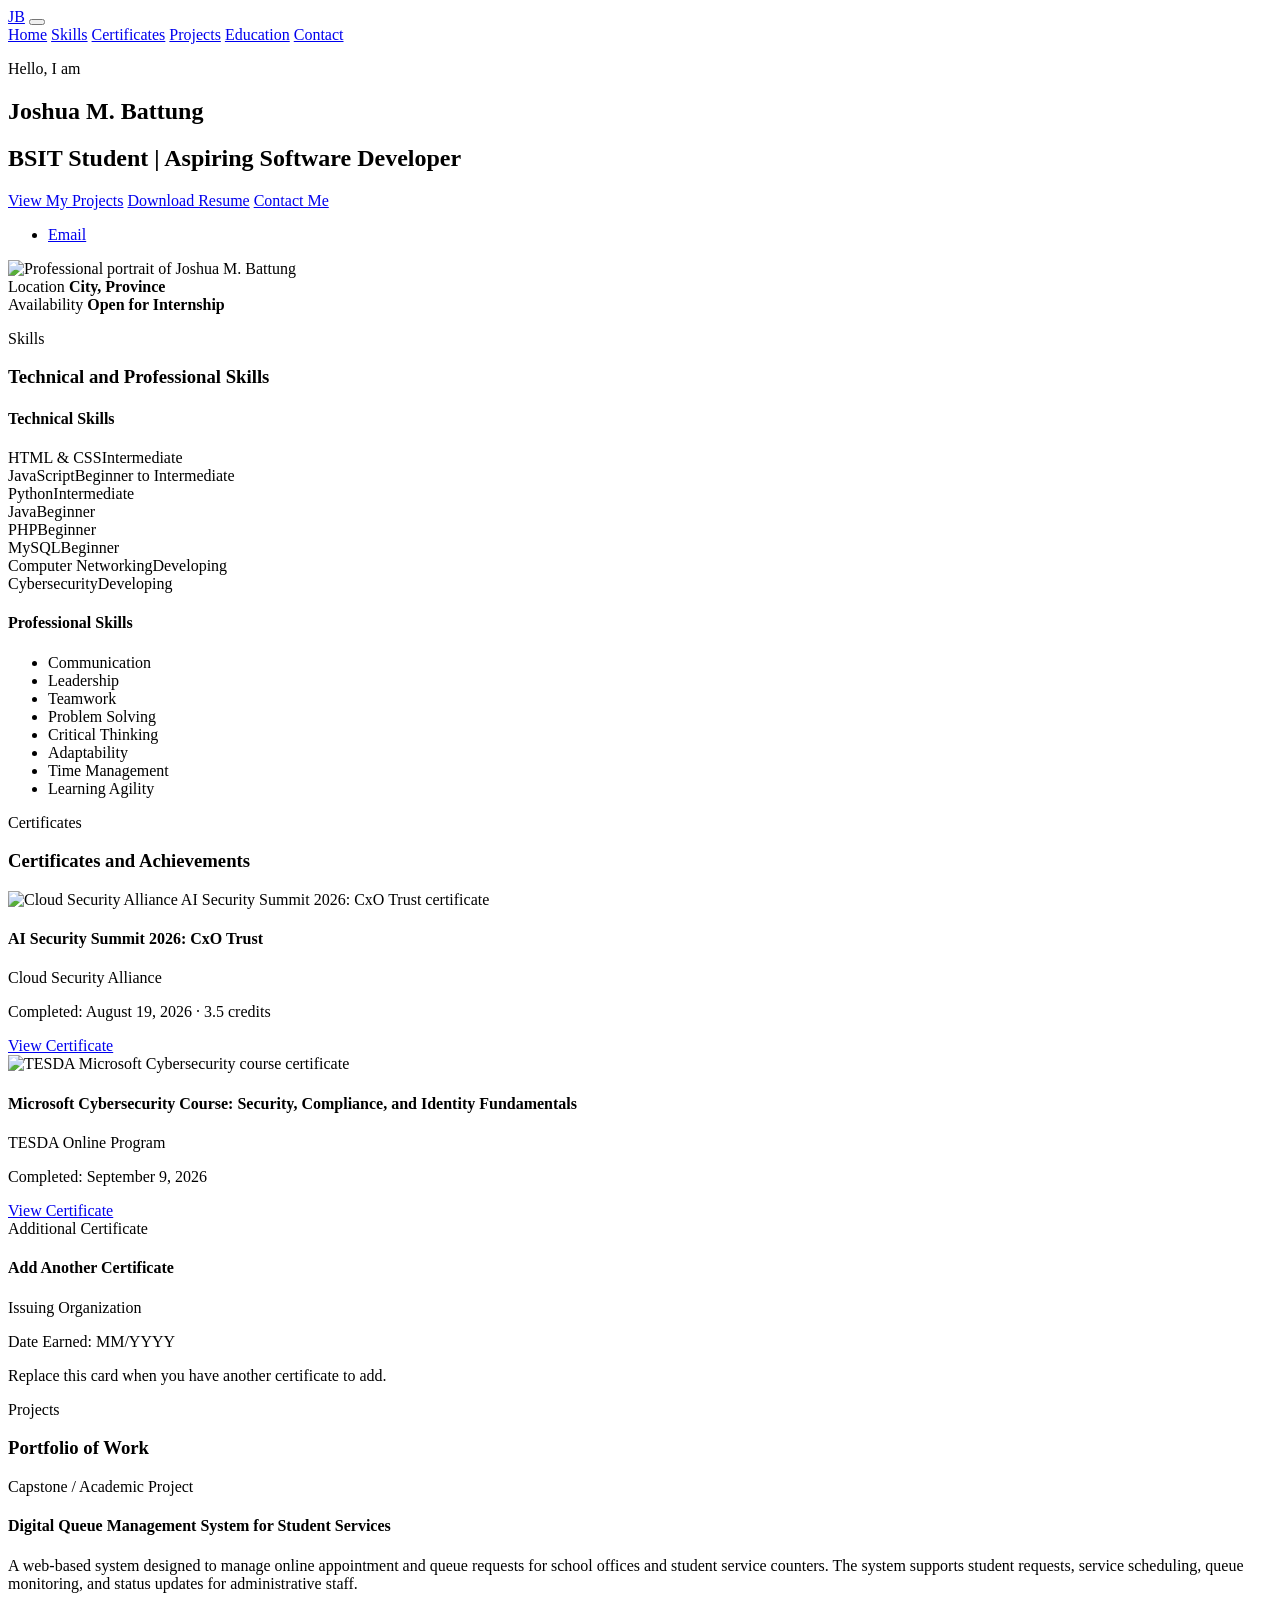
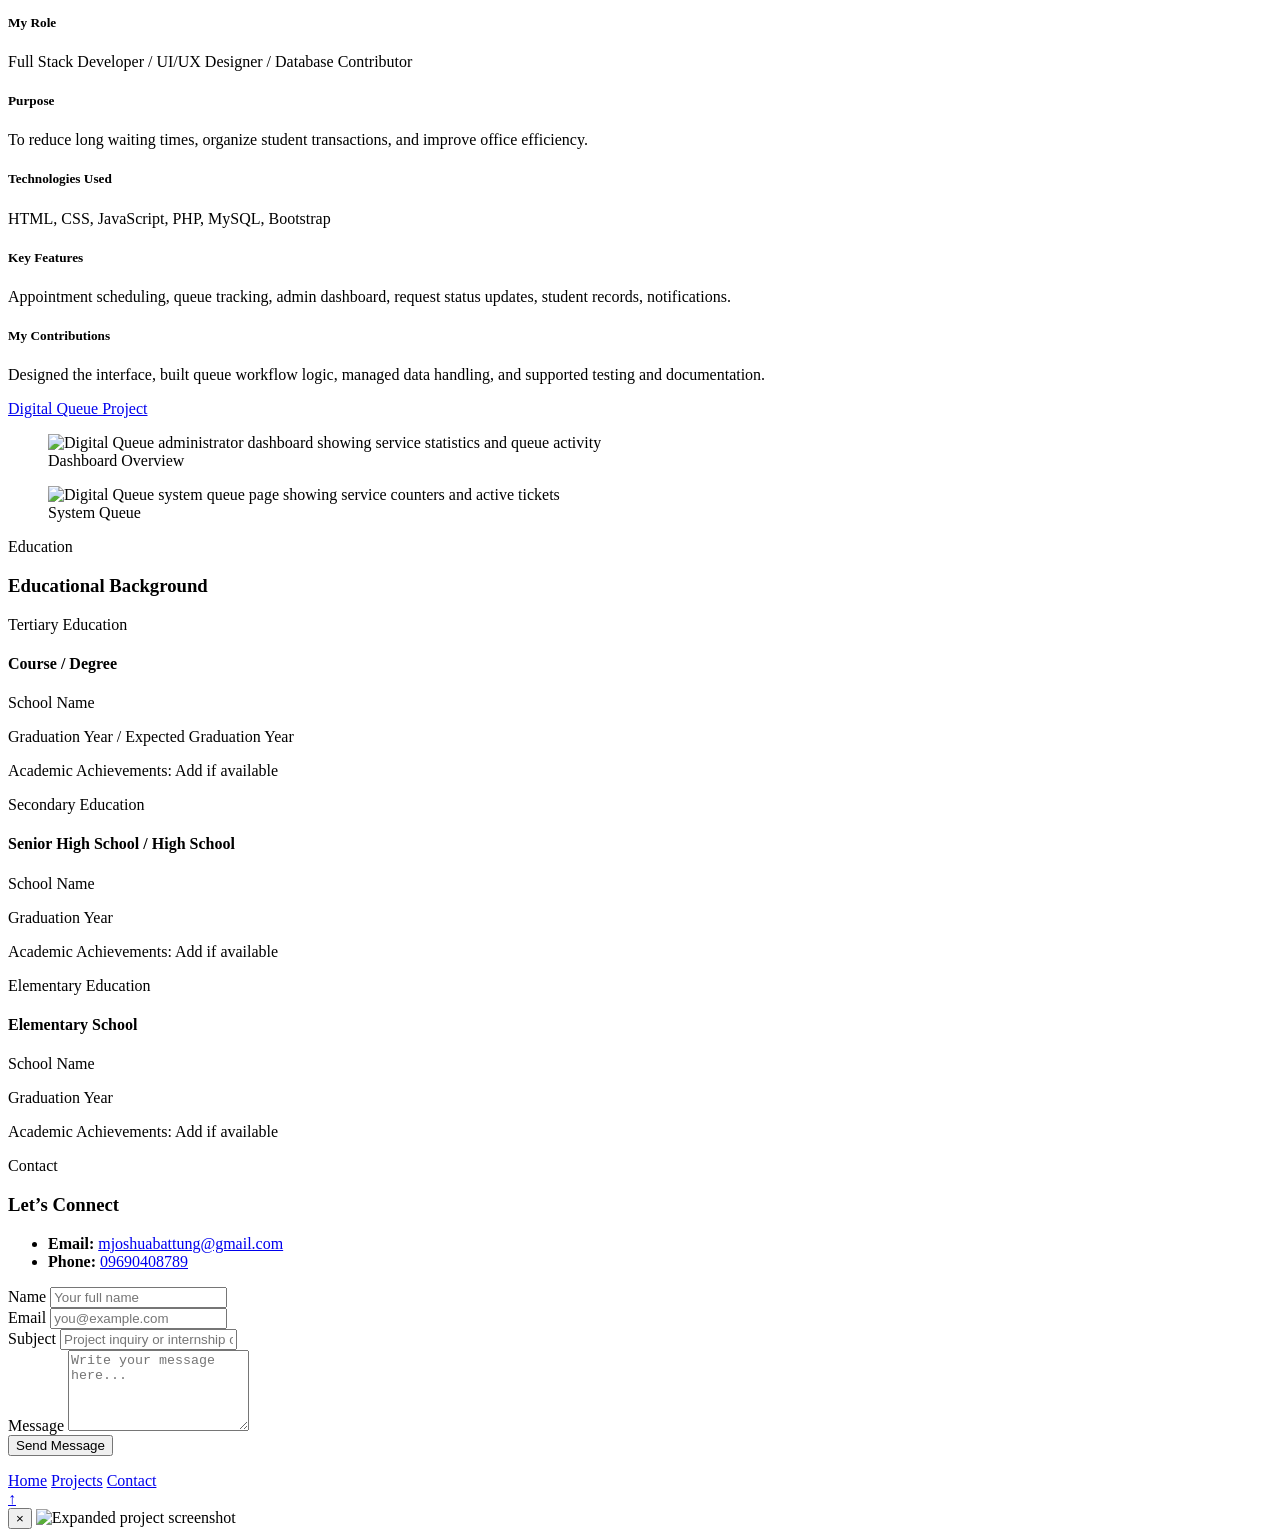
==== index.html @ d1663917 "Add portfolio page and README" ====
<!DOCTYPE html>
<html lang="en">
  <head>
    <meta charset="UTF-8" />
    <meta name="viewport" content="width=device-width, initial-scale=1.0" />
    <meta
      name="description"
      content="Personal resume and portfolio website with profile, skills, projects, education, and contact information."
    />
    <meta
      name="keywords"
      content="resume, portfolio, IT student, software developer, web development, projects"
    />
    <meta name="author" content="Joshua M. Battung" />
    <title>Joshua M. Battung | Resume Portfolio</title>
    <link rel="preconnect" href="https://fonts.googleapis.com" />
    <link rel="preconnect" href="https://fonts.gstatic.com" crossorigin />
    <link
      href="https://fonts.googleapis.com/css2?family=Inter:wght@400;500;600;700;800&display=swap"
      rel="stylesheet"
    />
    <link rel="stylesheet" href="css/style.css" />
  </head>
  <body>
    <header class="site-header">
      <nav class="navbar container" aria-label="Main navigation">
        <a href="#home" class="brand" aria-label="Go to homepage">JB</a>
        <button class="nav-toggle" aria-label="Toggle navigation" aria-expanded="false">
          <span></span>
          <span></span>
          <span></span>
        </button>
        <div class="nav-menu">
          <a href="#home">Home</a>
          <a href="#skills">Skills</a>
          <a href="#certificates">Certificates</a>
          <a href="#projects">Projects</a>
          <a href="#education">Education</a>
          <a href="#contact">Contact</a>
        </div>
      </nav>
    </header>

    <main>
      <section id="home" class="hero section">
        <div class="container hero-grid reveal">
          <div class="hero-copy">
            <p class="eyebrow">Hello, I am</p>
            <h1>Joshua M. Battung</h1>
            <h2>BSIT Student | Aspiring Software Developer</h2>
            <div class="cta-group">
              <a class="btn btn-primary" href="#projects">View My Projects</a>
              <a class="btn btn-secondary" href="assets/resume/resume.pdf" download="Joshua-M-Battung-Resume.pdf">Download Resume</a>
              <a class="btn btn-ghost" href="#contact">Contact Me</a>
            </div>
            <ul class="social-links" aria-label="Social media profiles">
              <li><a href="mailto:mjoshuabattung@gmail.com" aria-label="Email address">Email</a></li>
            </ul>
          </div>

          <div class="hero-card reveal">
            <div class="profile-visual">
              <img
                src="assets/images/profile-joshua-battung.webp"
                alt="Professional portrait of Joshua M. Battung"
              />
            </div>
            <div class="profile-meta">
              <div>
                <span class="label">Location</span>
                <strong>City, Province</strong>
              </div>
              <div>
                <span class="label">Availability</span>
                <strong>Open for Internship</strong>
              </div>
            </div>
          </div>
        </div>
      </section>
      <section id="skills" class="section">
        <div class="container">
          <div class="section-heading reveal">
            <p class="eyebrow">Skills</p>
            <h3>Technical and Professional Skills</h3>
          </div>

          <div class="skills-grid">
            <div class="skill-panel reveal">
              <h4>Technical Skills</h4>
              <div class="skill-item">
                <div class="skill-top"><span>HTML & CSS</span><span>Intermediate</span></div>
                <div class="progress"><span style="width: 80%"></span></div>
              </div>
              <div class="skill-item">
                <div class="skill-top"><span>JavaScript</span><span>Beginner to Intermediate</span></div>
                <div class="progress"><span style="width: 70%"></span></div>
              </div>
              <div class="skill-item">
                <div class="skill-top"><span>Python</span><span>Intermediate</span></div>
                <div class="progress"><span style="width: 75%"></span></div>
              </div>
              <div class="skill-item">
                <div class="skill-top"><span>Java</span><span>Beginner</span></div>
                <div class="progress"><span style="width: 60%"></span></div>
              </div>
              <div class="skill-item">
                <div class="skill-top"><span>PHP</span><span>Beginner</span></div>
                <div class="progress"><span style="width: 50%"></span></div>
              </div>
              <div class="skill-item">
                <div class="skill-top"><span>MySQL</span><span>Beginner</span></div>
                <div class="progress"><span style="width: 55%"></span></div>
              </div>
              <div class="skill-item">
                <div class="skill-top"><span>Computer Networking</span><span>Developing</span></div>
                <div class="progress"><span style="width: 65%"></span></div>
              </div>
              <div class="skill-item">
                <div class="skill-top"><span>Cybersecurity</span><span>Developing</span></div>
                <div class="progress"><span style="width: 60%"></span></div>
              </div>
            </div>

            <div class="skill-panel reveal">
              <h4>Professional Skills</h4>
              <ul class="chip-list">
                <li>Communication</li>
                <li>Leadership</li>
                <li>Teamwork</li>
                <li>Problem Solving</li>
                <li>Critical Thinking</li>
                <li>Adaptability</li>
                <li>Time Management</li>
                <li>Learning Agility</li>
              </ul>
            </div>
          </div>
        </div>
      </section>

      <section id="certificates" class="section alt-section">
        <div class="container">
          <div class="section-heading reveal">
            <p class="eyebrow">Certificates</p>
            <h3>Certificates and Achievements</h3>
          </div>

          <div class="card-grid">
            <article class="certificate-card reveal">
              <div class="cert-preview certificate-preview">
                <img
                  class="certificate-preview-image"
                  src="assets/certificates/cloud-security-alliance-cxotrust.png"
                  alt="Cloud Security Alliance AI Security Summit 2026: CxO Trust certificate"
                  loading="lazy"
                >
              </div>
              <h4>AI Security Summit 2026: CxO Trust</h4>
              <p class="muted">Cloud Security Alliance</p>
              <p class="muted">Completed: August 19, 2026 · 3.5 credits</p>
              <a href="assets/certificates/cloud-security-alliance-cxotrust.png" target="_blank" rel="noreferrer">
                View Certificate
              </a>
            </article>

            <article class="certificate-card reveal">
              <div class="cert-preview certificate-preview">
                <img
                  class="certificate-preview-image"
                  src="assets/certificates/tesda-microsoft-cybersecurity-certificate.png"
                  alt="TESDA Microsoft Cybersecurity course certificate"
                  loading="lazy"
                >
              </div>
              <h4>Microsoft Cybersecurity Course: Security, Compliance, and Identity Fundamentals</h4>
              <p class="muted">TESDA Online Program</p>
              <p class="muted">Completed: September 9, 2026</p>
              <a href="assets/certificates/tesda-microsoft-cybersecurity-certificate.png" target="_blank" rel="noreferrer">
                View Certificate
              </a>
            </article>

            <article class="certificate-card reveal">
              <div class="cert-preview placeholder-box">Additional Certificate</div>
              <h4>Add Another Certificate</h4>
              <p class="muted">Issuing Organization</p>
              <p class="muted">Date Earned: MM/YYYY</p>
              <p class="muted">Replace this card when you have another certificate to add.</p>
            </article>
          </div>
        </div>
      </section>

      <section id="projects" class="section alt-section">
        <div class="container">
          <div class="section-heading reveal">
            <p class="eyebrow">Projects</p>
            <h3>Portfolio of Work</h3>
          </div>

          <article class="project-card reveal">
            <div class="project-info">
              <div class="project-header">
                <span class="project-type">Capstone / Academic Project</span>
                <h4>Digital Queue Management System for Student Services</h4>
              </div>
              <p>
                A web-based system designed to manage online appointment and queue requests for school offices and student service counters. The system supports student requests, service scheduling, queue monitoring, and status updates for administrative staff.
              </p>

              <div class="project-details">
                <div>
                  <h5>My Role</h5>
                  <p>Full Stack Developer / UI/UX Designer / Database Contributor</p>
                </div>
                <div>
                  <h5>Purpose</h5>
                  <p>To reduce long waiting times, organize student transactions, and improve office efficiency.</p>
                </div>
                <div>
                  <h5>Technologies Used</h5>
                  <p>HTML, CSS, JavaScript, PHP, MySQL, Bootstrap</p>
                </div>
                <div>
                  <h5>Key Features</h5>
                  <p>Appointment scheduling, queue tracking, admin dashboard, request status updates, student records, notifications.</p>
                </div>
                <div>
                  <h5>My Contributions</h5>
                  <p>Designed the interface, built queue workflow logic, managed data handling, and supported testing and documentation.</p>
                </div>
              </div>

              <div class="project-links">
                <a href="http://127.0.0.1:8000/" target="_blank" rel="noreferrer">Digital Queue Project</a>
              </div>
            </div>

            <div class="project-gallery" aria-label="Project screenshots">
              <figure class="gallery-item">
                <img src="assets/images/projects/digital-queue-dashboard.png" alt="Digital Queue administrator dashboard showing service statistics and queue activity" />
                <figcaption>Dashboard Overview</figcaption>
              </figure>
              <figure class="gallery-item">
                <img src="assets/images/projects/digital-queue-system-queue.png" alt="Digital Queue system queue page showing service counters and active tickets" />
                <figcaption>System Queue</figcaption>
              </figure>
            </div>
          </article>
        </div>
      </section>

      <section id="education" class="section alt-section">
        <div class="container">
          <div class="section-heading reveal">
            <p class="eyebrow">Education</p>
            <h3>Educational Background</h3>
          </div>

          <div class="education-grid reveal">
            <article class="education-card">
              <span class="education-level">Tertiary Education</span>
              <h4>Course / Degree</h4>
              <p>School Name</p>
              <p>Graduation Year / Expected Graduation Year</p>
              <p>Academic Achievements: Add if available</p>
            </article>
            <article class="education-card">
              <span class="education-level">Secondary Education</span>
              <h4>Senior High School / High School</h4>
              <p>School Name</p>
              <p>Graduation Year</p>
              <p>Academic Achievements: Add if available</p>
            </article>
            <article class="education-card">
              <span class="education-level">Elementary Education</span>
              <h4>Elementary School</h4>
              <p>School Name</p>
              <p>Graduation Year</p>
              <p>Academic Achievements: Add if available</p>
            </article>
          </div>
        </div>
      </section>

      <section id="contact" class="section contact-section">
        <div class="container contact-grid reveal">
          <div class="contact-info">
            <p class="eyebrow">Contact</p>
            <h3>Let’s Connect</h3>
            <ul class="contact-list">
              <li><strong>Email:</strong> <a href="mailto:mjoshuabattung@gmail.com">mjoshuabattung@gmail.com</a></li>
              <li><strong>Phone:</strong> <a href="tel:09690408789">09690408789</a></li>
            </ul>
          </div>

          <form id="contact-form" novalidate>
            <div class="form-group">
              <label for="name">Name</label>
              <input id="name" name="name" type="text" placeholder="Your full name" required />
            </div>
            <div class="form-group">
              <label for="email">Email</label>
              <input id="email" name="email" type="email" placeholder="you@example.com" required />
            </div>
            <div class="form-group">
              <label for="subject">Subject</label>
              <input id="subject" name="subject" type="text" placeholder="Project inquiry or internship opportunity" required />
            </div>
            <div class="form-group">
              <label for="message">Message</label>
              <textarea id="message" name="message" rows="5" placeholder="Write your message here..." required></textarea>
            </div>
            <button type="submit" class="btn btn-primary submit-btn">Send Message</button>
            <p id="form-status" class="form-status" aria-live="polite"></p>
          </form>
        </div>
      </section>
    </main>

    <footer class="site-footer">
      <div class="container footer-content">
        <div class="footer-links">
          <a href="#home">Home</a>
          <a href="#projects">Projects</a>
          <a href="#contact">Contact</a>
        </div>
        <a href="#home" class="back-to-top" aria-label="Back to top">↑</a>
      </div>
    </footer>

    <div id="lightbox" class="lightbox" aria-hidden="true">
      <button class="lightbox-close" aria-label="Close image viewer">×</button>
      <img src="" alt="Expanded project screenshot" />
    </div>

    <script src="js/script.js"></script>
  </body>
</html>
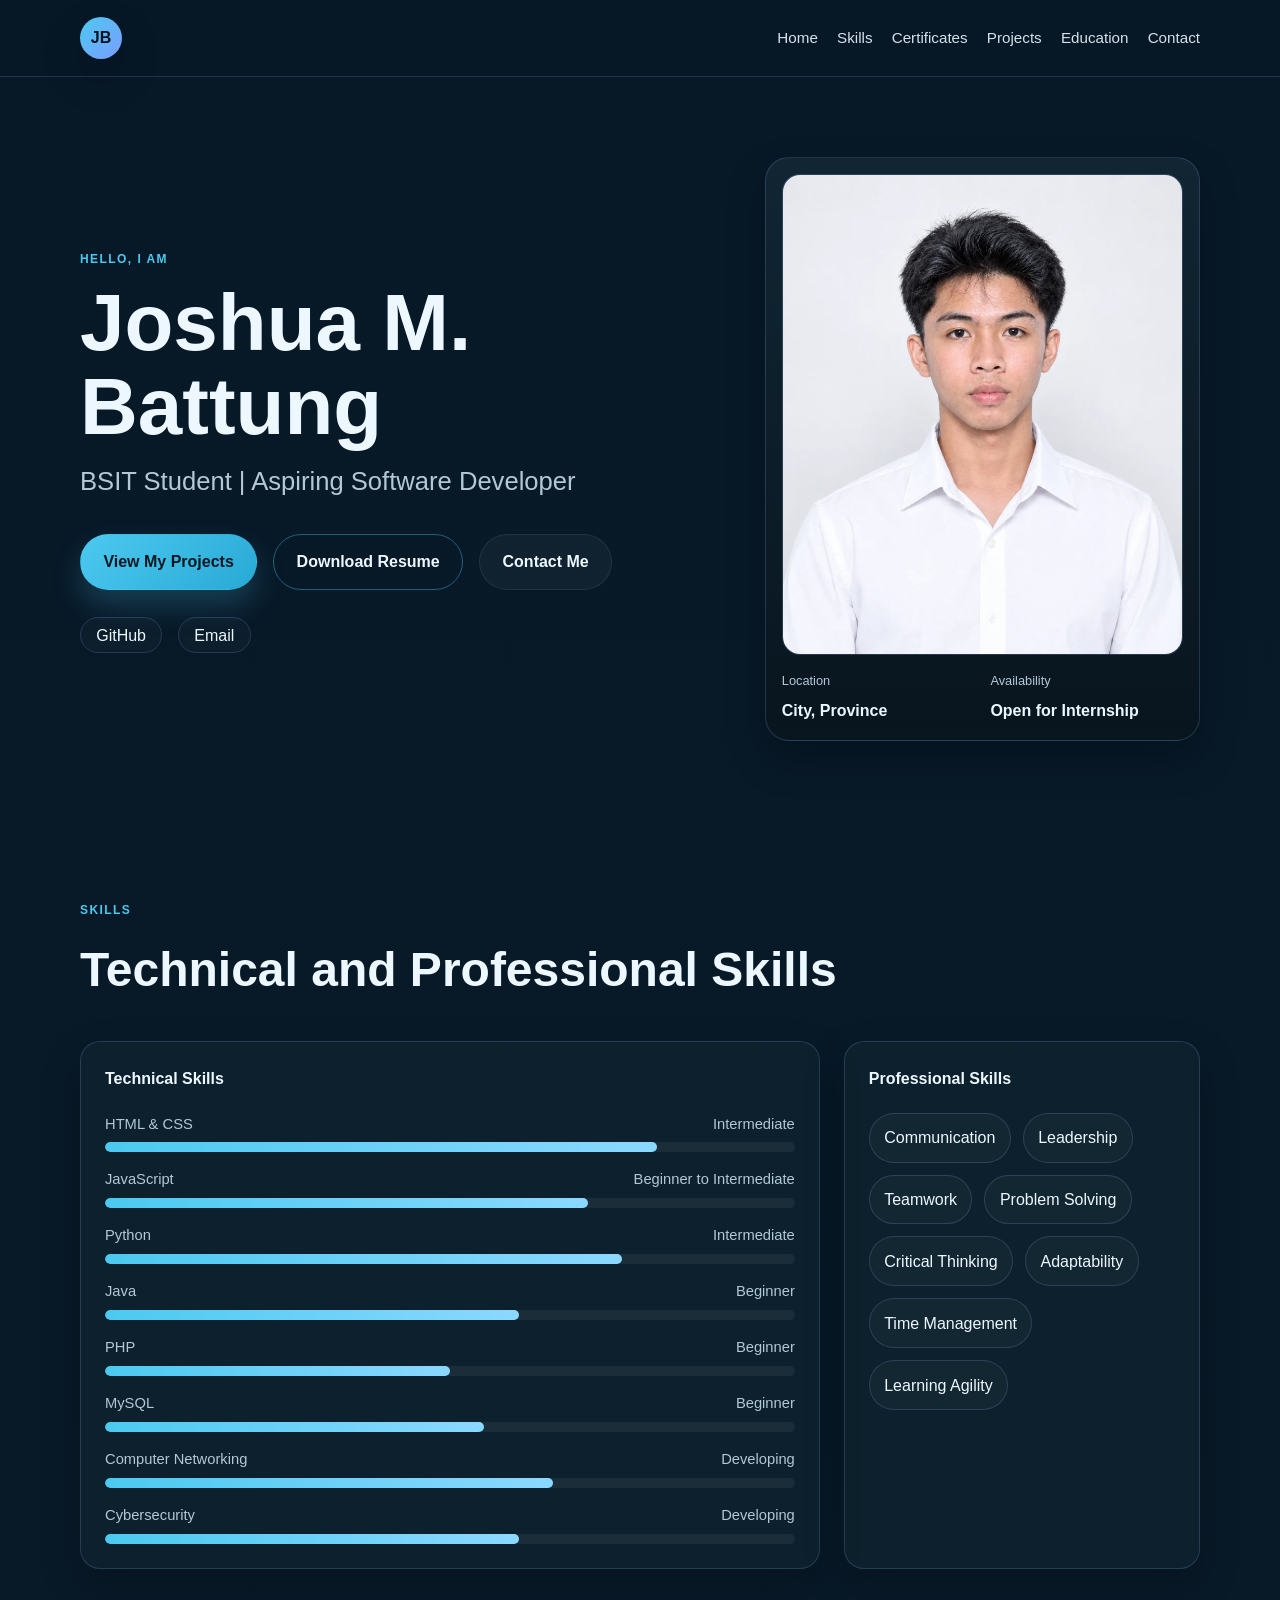
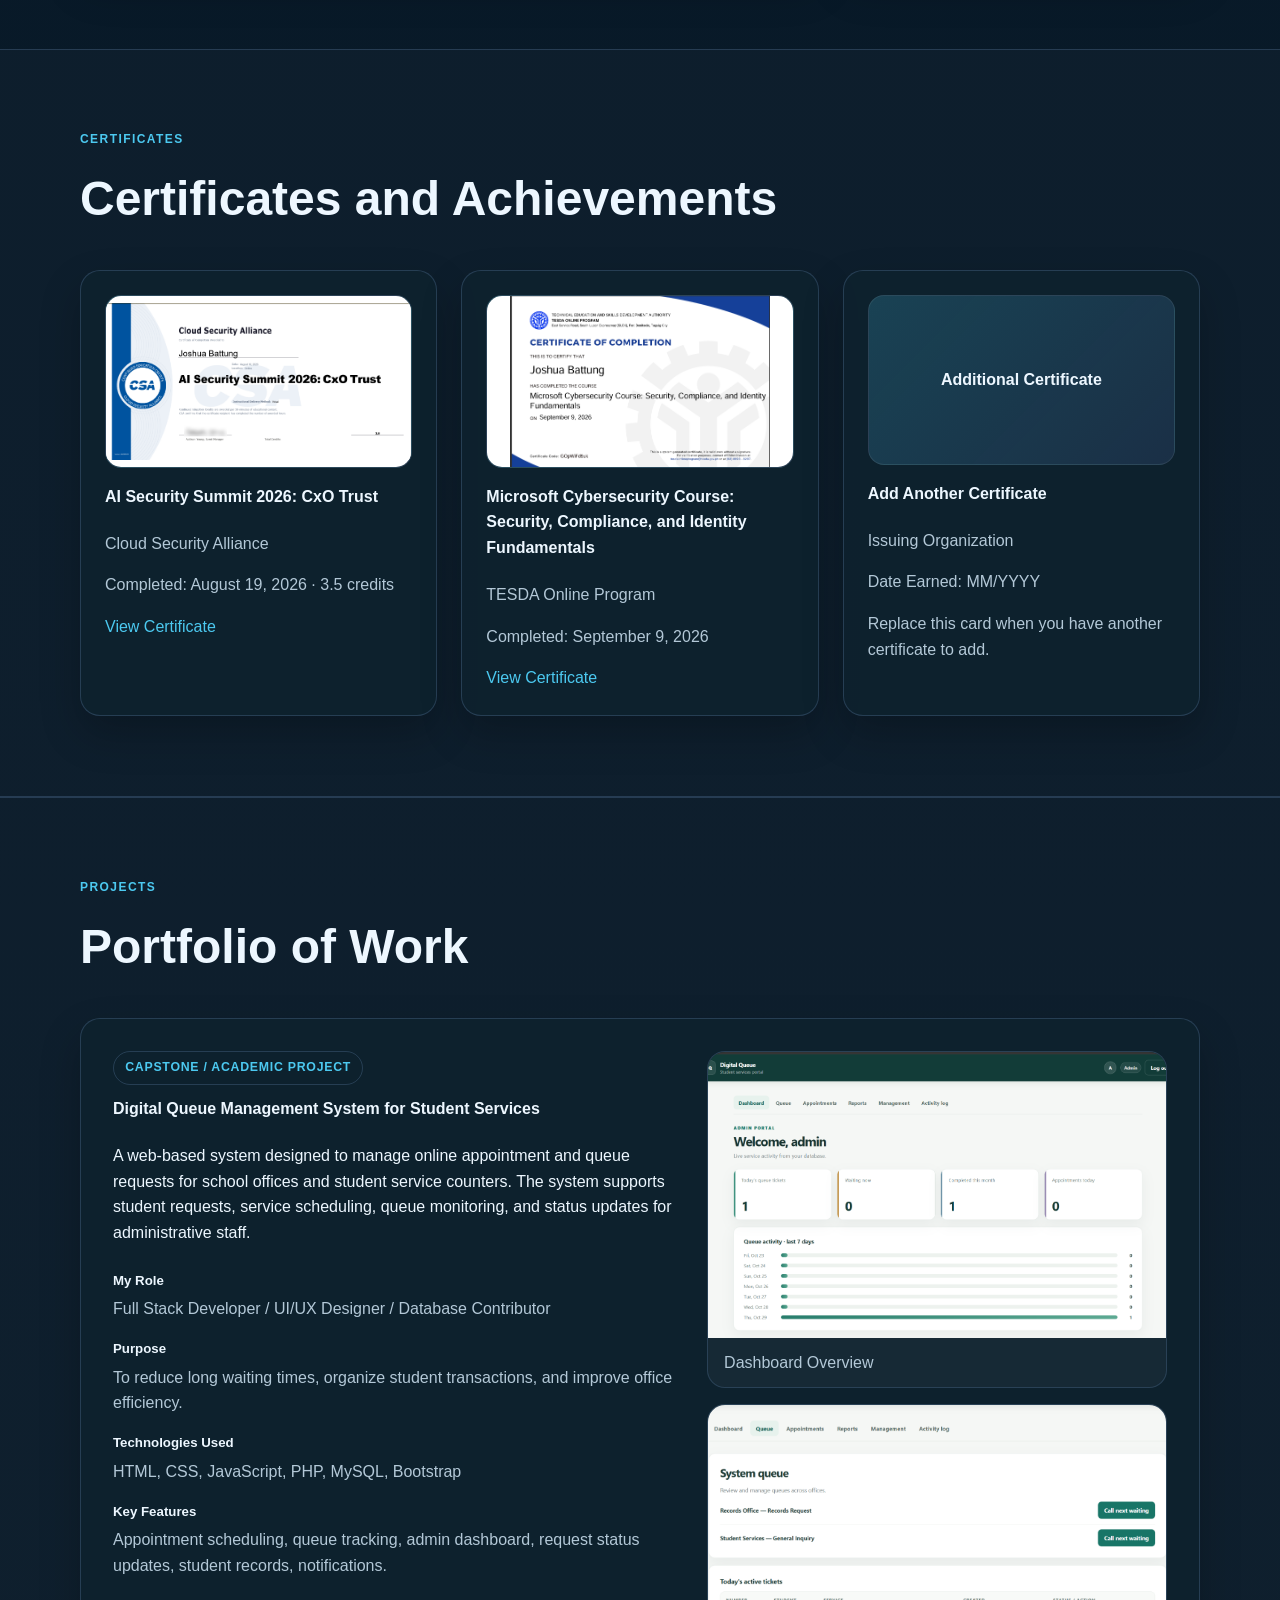
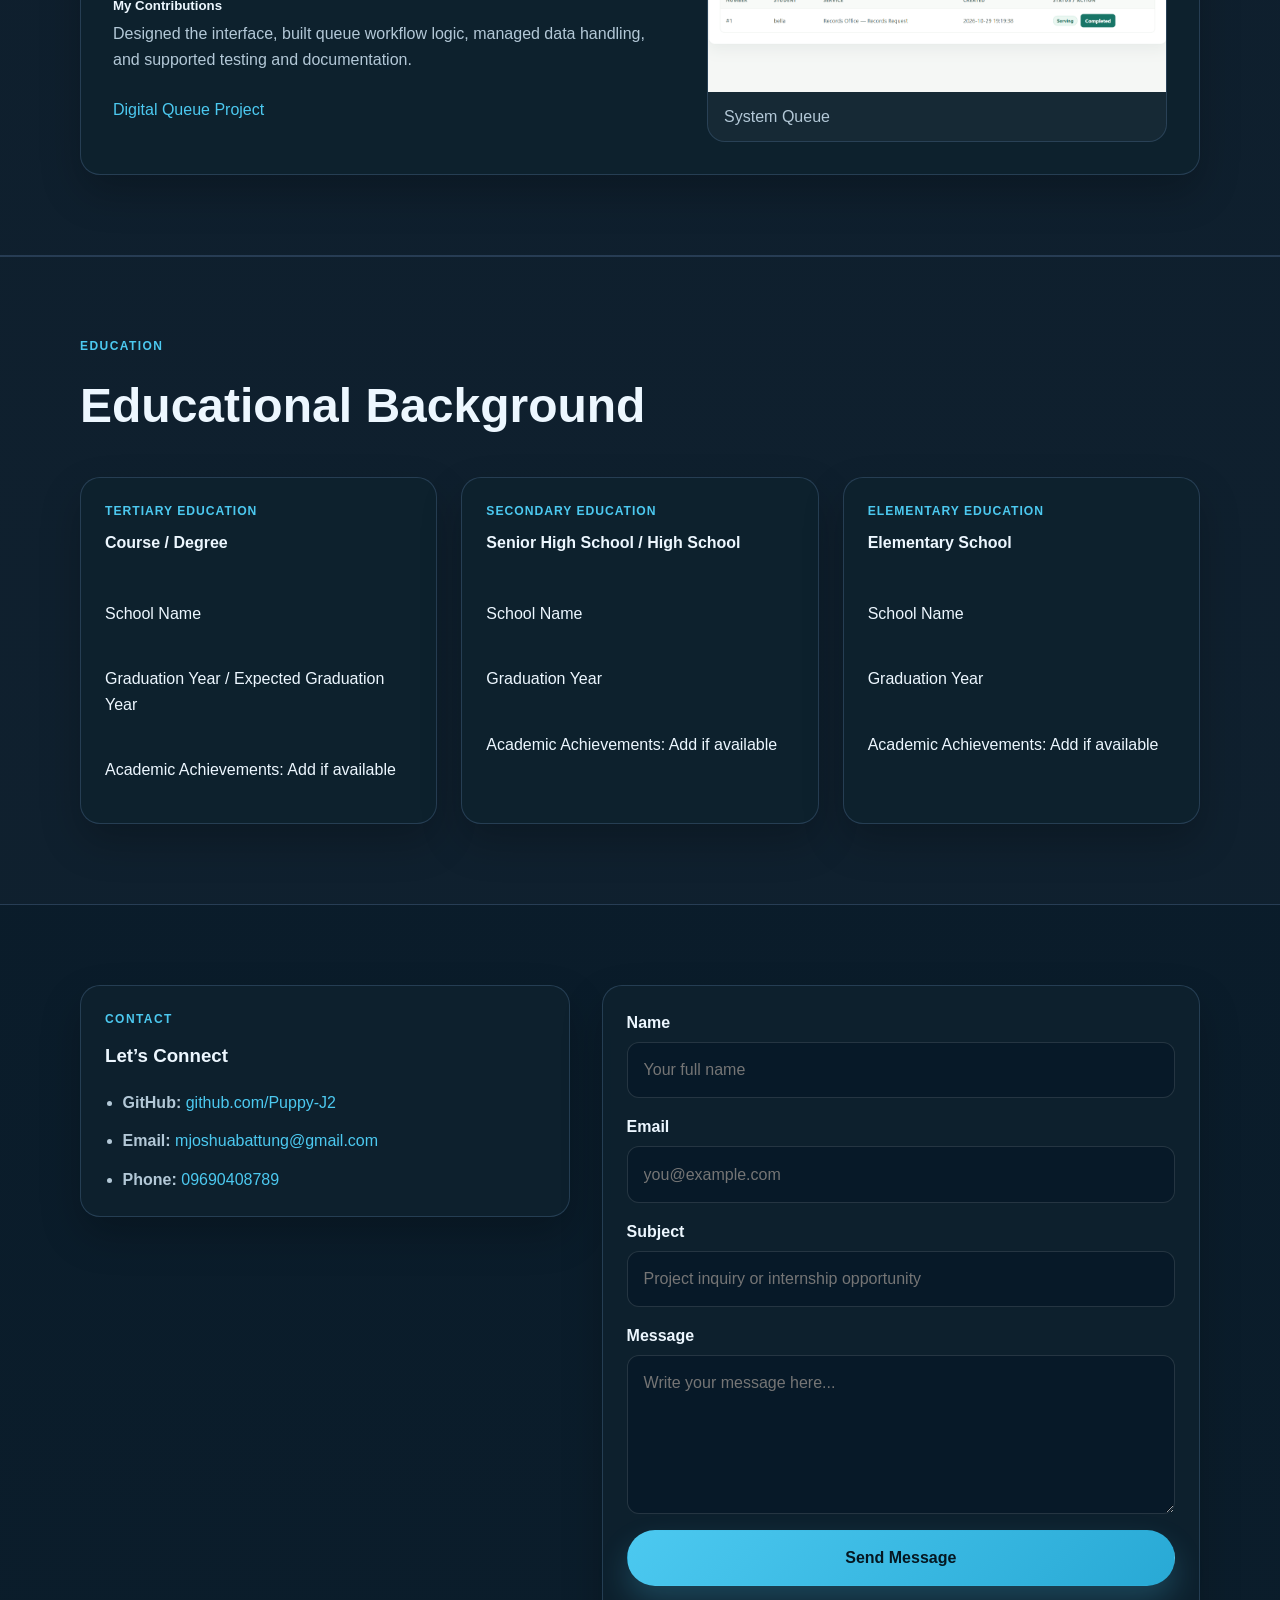
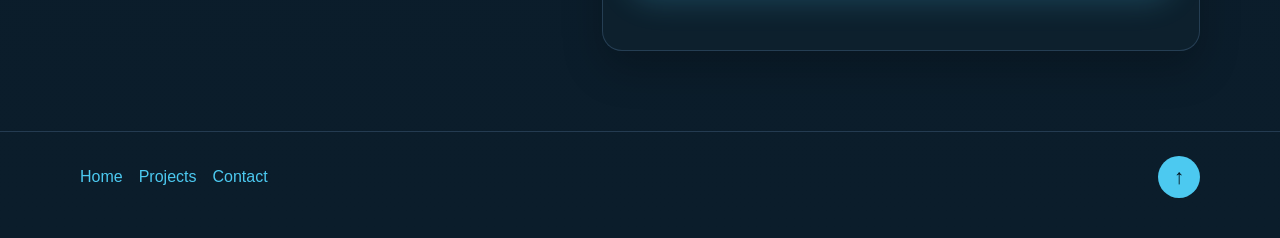
==== commit a9bca8f5: "Add GitHub profile links" ====
--- a/index.html
+++ b/index.html
@@ -54,6 +54,7 @@
               <a class="btn btn-ghost" href="#contact">Contact Me</a>
             </div>
             <ul class="social-links" aria-label="Social media profiles">
+              <li><a href="https://github.com/Puppy-J2" target="_blank" rel="noreferrer" aria-label="GitHub Profile">GitHub</a></li>
               <li><a href="mailto:mjoshuabattung@gmail.com" aria-label="Email address">Email</a></li>
             </ul>
           </div>
@@ -290,6 +291,7 @@
             <p class="eyebrow">Contact</p>
             <h3>Let’s Connect</h3>
             <ul class="contact-list">
+              <li><strong>GitHub:</strong> <a href="https://github.com/Puppy-J2" target="_blank" rel="noreferrer">github.com/Puppy-J2</a></li>
               <li><strong>Email:</strong> <a href="mailto:mjoshuabattung@gmail.com">mjoshuabattung@gmail.com</a></li>
               <li><strong>Phone:</strong> <a href="tel:09690408789">09690408789</a></li>
             </ul>
--- a/css/style.css
+++ b/css/style.css
@@ -0,0 +1,811 @@
+:root {
+  --bg: #071827;
+  --bg-soft: #102534;
+  --panel: #102a3c;
+  --panel-alt: #0d2233;
+  --card: rgba(14, 34, 46, 0.9);
+  --white: #edf7ff;
+  --muted: #b3c8d7;
+  --line: rgba(151, 196, 255, 0.18);
+  --primary: #4cc9f0;
+  --primary-strong: #28a9d5;
+  --accent: #8bd8ff;
+  --success: #31d0aa;
+  --warning: #ffc857;
+  --danger: #ff6b6b;
+  --shadow: 0 18px 40px rgba(0, 0, 0, 0.22);
+}
+
+* {
+  box-sizing: border-box;
+}
+
+html {
+  scroll-behavior: smooth;
+}
+
+body {
+  margin: 0;
+  font-family: "Inter", sans-serif;
+  color: var(--white);
+  background: linear-gradient(180deg, #071827 0%, #0b1d2b 100%);
+  line-height: 1.6;
+}
+
+a {
+  color: var(--primary);
+  text-decoration: none;
+}
+
+a:hover,
+a:focus-visible {
+  color: var(--accent);
+}
+
+img {
+  max-width: 100%;
+  display: block;
+}
+
+button,
+input,
+textarea {
+  font: inherit;
+}
+
+.container {
+  width: min(1120px, calc(100% - 2rem));
+  margin: 0 auto;
+}
+
+.section {
+  padding: 5rem 0;
+}
+
+.alt-section {
+  background: rgba(255, 255, 255, 0.02);
+  border-top: 1px solid var(--line);
+  border-bottom: 1px solid var(--line);
+}
+
+.eyebrow {
+  margin: 0 0 0.75rem;
+  color: var(--primary);
+  letter-spacing: 0.12em;
+  text-transform: uppercase;
+  font-size: 0.75rem;
+  font-weight: 700;
+}
+
+.section-heading {
+  margin-bottom: 2rem;
+}
+
+.section-heading h3 {
+  margin: 0;
+  font-size: clamp(2rem, 4vw, 3rem);
+}
+
+.site-header {
+  position: sticky;
+  top: 0;
+  z-index: 20;
+  backdrop-filter: blur(18px);
+  background: rgba(7, 24, 39, 0.8);
+  border-bottom: 1px solid var(--line);
+}
+
+.navbar {
+  display: flex;
+  align-items: center;
+  justify-content: space-between;
+  min-height: 76px;
+}
+
+.brand {
+  display: inline-flex;
+  align-items: center;
+  justify-content: center;
+  width: 42px;
+  height: 42px;
+  border-radius: 50%;
+  background: linear-gradient(135deg, var(--primary), #7b9dff);
+  color: #04131d;
+  font-weight: 800;
+  box-shadow: var(--shadow);
+}
+
+.nav-menu {
+  display: flex;
+  align-items: center;
+  gap: 1.2rem;
+}
+
+.nav-menu a {
+  font-size: 0.95rem;
+  color: var(--white);
+  opacity: 0.9;
+}
+
+.nav-menu a:hover,
+.nav-menu a:focus-visible {
+  color: var(--primary);
+}
+
+.nav-toggle {
+  display: none;
+  background: transparent;
+  border: 1px solid var(--line);
+  border-radius: 10px;
+  padding: 0.45rem;
+  cursor: pointer;
+}
+
+.nav-toggle span {
+  display: block;
+  width: 22px;
+  height: 2px;
+  background: var(--white);
+  margin: 5px 0;
+}
+
+.hero {
+  padding-top: 5rem;
+}
+
+.hero-grid {
+  display: grid;
+  grid-template-columns: 1.2fr 0.8fr;
+  align-items: center;
+  gap: 2rem;
+}
+
+.hero-copy h1 {
+  margin: 0;
+  font-size: clamp(2.6rem, 7vw, 5rem);
+  line-height: 1.05;
+}
+
+.hero-copy h2 {
+  margin: 0.75rem 0 1rem;
+  font-size: clamp(1.15rem, 2vw, 1.8rem);
+  color: var(--muted);
+  font-weight: 500;
+}
+
+.intro {
+  max-width: 62ch;
+  color: var(--muted);
+  font-size: 1.05rem;
+}
+
+.cta-group {
+  display: flex;
+  flex-wrap: wrap;
+  gap: 1rem;
+  margin: 2rem 0;
+}
+
+.btn {
+  display: inline-flex;
+  align-items: center;
+  justify-content: center;
+  border-radius: 999px;
+  padding: 0.9rem 1.4rem;
+  border: 1px solid transparent;
+  font-weight: 700;
+  transition: transform 0.2s ease, box-shadow 0.2s ease;
+}
+
+.btn:hover,
+.btn:focus-visible {
+  transform: translateY(-1px);
+}
+
+.btn-primary {
+  background: linear-gradient(135deg, var(--primary), var(--primary-strong));
+  color: #051721;
+  box-shadow: 0 15px 30px rgba(76, 201, 240, 0.22);
+}
+
+.btn-secondary {
+  background: transparent;
+  border-color: rgba(76, 201, 240, 0.4);
+  color: var(--white);
+}
+
+.btn-ghost {
+  background: rgba(255, 255, 255, 0.04);
+  color: var(--white);
+  border-color: rgba(255, 255, 255, 0.08);
+}
+
+.social-links {
+  list-style: none;
+  padding: 0;
+  margin: 0;
+  display: flex;
+  flex-wrap: wrap;
+  gap: 1rem;
+}
+
+.social-links a {
+  color: var(--white);
+  border: 1px solid var(--line);
+  border-radius: 999px;
+  padding: 0.55rem 0.95rem;
+  background: rgba(255, 255, 255, 0.02);
+}
+
+.hero-card {
+  background: linear-gradient(180deg, rgba(19, 39, 53, 0.9), rgba(9, 21, 29, 0.8));
+  border: 1px solid var(--line);
+  border-radius: 24px;
+  padding: 1rem;
+  box-shadow: var(--shadow);
+}
+
+.profile-visual {
+  border-radius: 18px;
+  overflow: hidden;
+  border: 1px solid var(--line);
+  background: rgba(255, 255, 255, 0.02);
+}
+
+.profile-meta {
+  display: grid;
+  grid-template-columns: repeat(2, minmax(0, 1fr));
+  gap: 1rem;
+  margin-top: 1rem;
+}
+
+.profile-meta .label {
+  display: block;
+  color: var(--muted);
+  font-size: 0.8rem;
+  margin-bottom: 0.4rem;
+}
+
+.profile-layout,
+.card-grid,
+.skills-grid,
+.education-grid {
+  display: grid;
+  gap: 1.5rem;
+}
+
+.profile-layout {
+  grid-template-columns: repeat(2, minmax(0, 1fr));
+}
+
+.profile-card,
+.skill-panel,
+.certificate-card,
+.education-card,
+.project-card,
+.contact-info,
+#contact-form {
+  background: var(--card);
+  border: 1px solid var(--line);
+  border-radius: 20px;
+  box-shadow: var(--shadow);
+}
+
+.profile-card,
+.skill-panel,
+.certificate-card,
+.education-card,
+.contact-info,
+#contact-form {
+  padding: 1.5rem;
+}
+
+.profile-card h4,
+.skill-panel h4,
+.certificate-card h4,
+.education-card h4,
+.project-header h4,
+.contact-info h3 {
+  margin-top: 0;
+}
+
+.check-list,
+.link-list,
+.contact-list {
+  margin: 0;
+  padding-left: 1.1rem;
+  color: var(--muted);
+}
+
+.link-list a,
+.contact-list a {
+  color: var(--primary);
+}
+
+.skills-grid {
+  grid-template-columns: 1.35fr 0.65fr;
+}
+
+.skill-item + .skill-item {
+  margin-top: 1rem;
+}
+
+.skill-top {
+  display: flex;
+  justify-content: space-between;
+  gap: 1rem;
+  font-size: 0.92rem;
+  color: var(--muted);
+  margin-bottom: 0.4rem;
+}
+
+.progress {
+  width: 100%;
+  height: 10px;
+  background: rgba(255, 255, 255, 0.06);
+  border-radius: 999px;
+  overflow: hidden;
+}
+
+.progress span {
+  display: block;
+  height: 100%;
+  border-radius: inherit;
+  background: linear-gradient(90deg, var(--primary), var(--accent));
+}
+
+.chip-list {
+  list-style: none;
+  padding: 0;
+  margin: 0;
+  display: flex;
+  flex-wrap: wrap;
+  gap: 0.75rem;
+}
+
+.chip-list li {
+  border: 1px solid var(--line);
+  background: rgba(255, 255, 255, 0.03);
+  color: var(--white);
+  border-radius: 999px;
+  padding: 0.7rem 0.9rem;
+}
+
+.card-grid {
+  grid-template-columns: repeat(3, minmax(0, 1fr));
+}
+
+.cert-preview {
+  min-height: 170px;
+  display: flex;
+  align-items: center;
+  justify-content: center;
+  text-align: center;
+  border-radius: 16px;
+  color: var(--white);
+  font-weight: 600;
+  background: linear-gradient(135deg, rgba(76, 201, 240, 0.2), rgba(123, 157, 255, 0.12));
+  border: 1px solid rgba(255, 255, 255, 0.08);
+  margin-bottom: 1rem;
+}
+
+.certificate-preview {
+  display: block;
+  height: auto;
+  min-height: 0;
+  aspect-ratio: 16 / 9;
+  overflow: hidden;
+  padding: 0;
+}
+
+.certificate-preview-image {
+  display: block;
+  width: 100%;
+  height: 100%;
+  object-fit: contain;
+  background: #fff;
+}
+
+.muted {
+  color: var(--muted);
+}
+
+.timeline {
+  position: relative;
+  border-left: 2px solid var(--line);
+  margin-left: 0.7rem;
+  padding-left: 1.5rem;
+}
+
+.timeline-item {
+  position: relative;
+  margin-bottom: 1.8rem;
+}
+
+.timeline-marker {
+  position: absolute;
+  left: -2.1rem;
+  top: 0.35rem;
+  width: 14px;
+  height: 14px;
+  border-radius: 50%;
+  background: var(--primary);
+  border: 3px solid var(--bg);
+}
+
+.timeline-content {
+  background: var(--card);
+  border: 1px solid var(--line);
+  border-radius: 18px;
+  padding: 1.25rem 1.5rem;
+}
+
+.timeline-tag {
+  display: inline-block;
+  margin-bottom: 0.8rem;
+  color: var(--primary);
+  font-weight: 700;
+  font-size: 0.78rem;
+  text-transform: uppercase;
+  letter-spacing: 0.08em;
+}
+
+.meta {
+  color: var(--muted);
+  font-weight: 600;
+}
+
+.project-card {
+  display: grid;
+  grid-template-columns: 1.1fr 0.9fr;
+  gap: 2rem;
+  padding: 2rem;
+}
+
+.project-type {
+  display: inline-flex;
+  margin-bottom: 0.7rem;
+  border-radius: 999px;
+  padding: 0.4rem 0.7rem;
+  border: 1px solid var(--line);
+  color: var(--primary);
+  font-size: 0.77rem;
+  font-weight: 700;
+  text-transform: uppercase;
+  letter-spacing: 0.06em;
+}
+
+.project-details {
+  display: grid;
+  gap: 1rem;
+  margin-top: 1.5rem;
+}
+
+.project-details h5 {
+  margin: 0 0 0.35rem;
+}
+
+.project-details p {
+  margin: 0;
+  color: var(--muted);
+}
+
+.project-links {
+  display: flex;
+  flex-wrap: wrap;
+  gap: 1rem;
+  margin-top: 1.5rem;
+}
+
+.project-gallery {
+  display: grid;
+  grid-template-columns: 1fr;
+  gap: 1rem;
+}
+
+.gallery-item {
+  margin: 0;
+  border: 1px solid var(--line);
+  border-radius: 18px;
+  overflow: hidden;
+  background: rgba(255, 255, 255, 0.02);
+}
+
+.gallery-item img {
+  width: 100%;
+  aspect-ratio: 16 / 10;
+  object-fit: cover;
+  cursor: pointer;
+  transition: transform 0.2s ease;
+}
+
+.gallery-item img:hover,
+.gallery-item img:focus-visible {
+  transform: scale(1.02);
+}
+
+.gallery-item figcaption {
+  padding: 0.75rem 1rem;
+  color: var(--muted);
+  background: rgba(255, 255, 255, 0.02);
+}
+
+.eligibility-list {
+  display: grid;
+  gap: 1rem;
+}
+
+.eligibility-item {
+  display: flex;
+  justify-content: space-between;
+  gap: 1rem;
+  align-items: center;
+  background: var(--card);
+  border: 1px solid var(--line);
+  border-radius: 16px;
+  padding: 1rem 1.25rem;
+}
+
+.credential-name {
+  font-weight: 600;
+}
+
+.credential-date {
+  color: var(--muted);
+}
+
+.education-grid {
+  grid-template-columns: repeat(3, minmax(0, 1fr));
+}
+
+.education-card {
+  display: flex;
+  flex-direction: column;
+  gap: 0.5rem;
+}
+
+.education-level {
+  color: var(--primary);
+  font-weight: 700;
+  text-transform: uppercase;
+  letter-spacing: 0.08em;
+  font-size: 0.76rem;
+}
+
+.contact-grid {
+  display: grid;
+  grid-template-columns: 0.9fr 1.1fr;
+  gap: 2rem;
+  align-items: start;
+}
+
+.contact-list {
+  display: grid;
+  gap: 0.8rem;
+}
+
+#contact-form {
+  display: grid;
+  gap: 1rem;
+}
+
+.form-group {
+  display: grid;
+  gap: 0.4rem;
+}
+
+label {
+  font-weight: 600;
+}
+
+input,
+textarea {
+  width: 100%;
+  border: 1px solid rgba(255, 255, 255, 0.12);
+  border-radius: 12px;
+  background: rgba(7, 24, 39, 0.8);
+  color: var(--white);
+  padding: 0.9rem 1rem;
+}
+
+input:focus,
+textarea:focus {
+  outline: 2px solid rgba(76, 201, 240, 0.5);
+  border-color: rgba(76, 201, 240, 0.7);
+}
+
+.form-status {
+  min-height: 1.5rem;
+  margin: 0;
+  font-weight: 600;
+}
+
+.form-status.success {
+  color: var(--success);
+}
+
+.form-status.error {
+  color: var(--danger);
+}
+
+.form-note {
+  margin: 0;
+  color: var(--muted);
+  font-size: 0.92rem;
+}
+
+.site-footer {
+  padding: 1.5rem 0 2.5rem;
+  border-top: 1px solid var(--line);
+}
+
+.footer-content {
+  display: flex;
+  align-items: center;
+  justify-content: space-between;
+  gap: 1rem;
+}
+
+.footer-links {
+  display: flex;
+  gap: 1rem;
+}
+
+.back-to-top {
+  display: inline-flex;
+  align-items: center;
+  justify-content: center;
+  width: 42px;
+  height: 42px;
+  border-radius: 50%;
+  background: var(--primary);
+  color: #051721;
+  font-size: 1.3rem;
+  font-weight: 800;
+}
+
+.lightbox {
+  position: fixed;
+  inset: 0;
+  display: none;
+  align-items: center;
+  justify-content: center;
+  background: rgba(3, 10, 14, 0.8);
+  z-index: 40;
+  padding: 2rem;
+}
+
+.lightbox.open {
+  display: flex;
+}
+
+.lightbox img {
+  max-width: min(900px, 90vw);
+  max-height: 80vh;
+  border-radius: 16px;
+  border: 1px solid rgba(255, 255, 255, 0.12);
+  box-shadow: var(--shadow);
+}
+
+.lightbox-close {
+  position: absolute;
+  top: 1.2rem;
+  right: 1.5rem;
+  width: 42px;
+  height: 42px;
+  border: none;
+  border-radius: 50%;
+  background: rgba(255, 255, 255, 0.12);
+  color: var(--white);
+  font-size: 2rem;
+  cursor: pointer;
+}
+
+.reveal {
+  opacity: 0;
+  transform: translateY(18px);
+  transition: opacity 0.5s ease, transform 0.5s ease;
+}
+
+.reveal.visible {
+  opacity: 1;
+  transform: translateY(0);
+}
+
+@media (max-width: 860px) {
+  .nav-toggle {
+    display: block;
+  }
+
+  .nav-menu {
+    position: absolute;
+    top: 76px;
+    left: 1rem;
+    right: 1rem;
+    display: none;
+    flex-direction: column;
+    align-items: flex-start;
+    padding: 1rem;
+    background: rgba(7, 24, 39, 0.96);
+    border: 1px solid var(--line);
+    border-radius: 16px;
+  }
+
+  .nav-menu.is-open {
+    display: flex;
+  }
+
+  .hero-grid,
+  .skills-grid,
+  .project-card,
+  .contact-grid,
+  .profile-layout,
+  .card-grid,
+  .education-grid {
+    grid-template-columns: 1fr;
+  }
+
+  .cta-group {
+    flex-direction: column;
+    align-items: stretch;
+  }
+
+  .footer-content,
+  .eligibility-item {
+    flex-direction: column;
+    align-items: flex-start;
+  }
+}
+
+@media print {
+  html {
+    scroll-behavior: auto;
+  }
+
+  .site-header,
+  .nav-toggle,
+  .cta-group,
+  .social-links,
+  .project-links,
+  .form-note,
+  .site-footer .back-to-top,
+  .lightbox {
+    display: none !important;
+  }
+
+  body {
+    background: #fff;
+    color: #111;
+  }
+
+  .section,
+  .profile-card,
+  .skill-panel,
+  .certificate-card,
+  .education-card,
+  .project-card,
+  .timeline-content,
+  #contact-form,
+  .contact-info {
+    background: #fff;
+    color: #111;
+    box-shadow: none;
+    border: 1px solid #d9d9d9;
+  }
+
+  .eyebrow,
+  .timeline-tag,
+  .project-type,
+  .education-level {
+    color: #1b3f5a;
+  }
+
+  .muted,
+  .credential-date,
+  .meta,
+  .link-list,
+  .check-list,
+  .contact-list {
+    color: #444;
+  }
+}
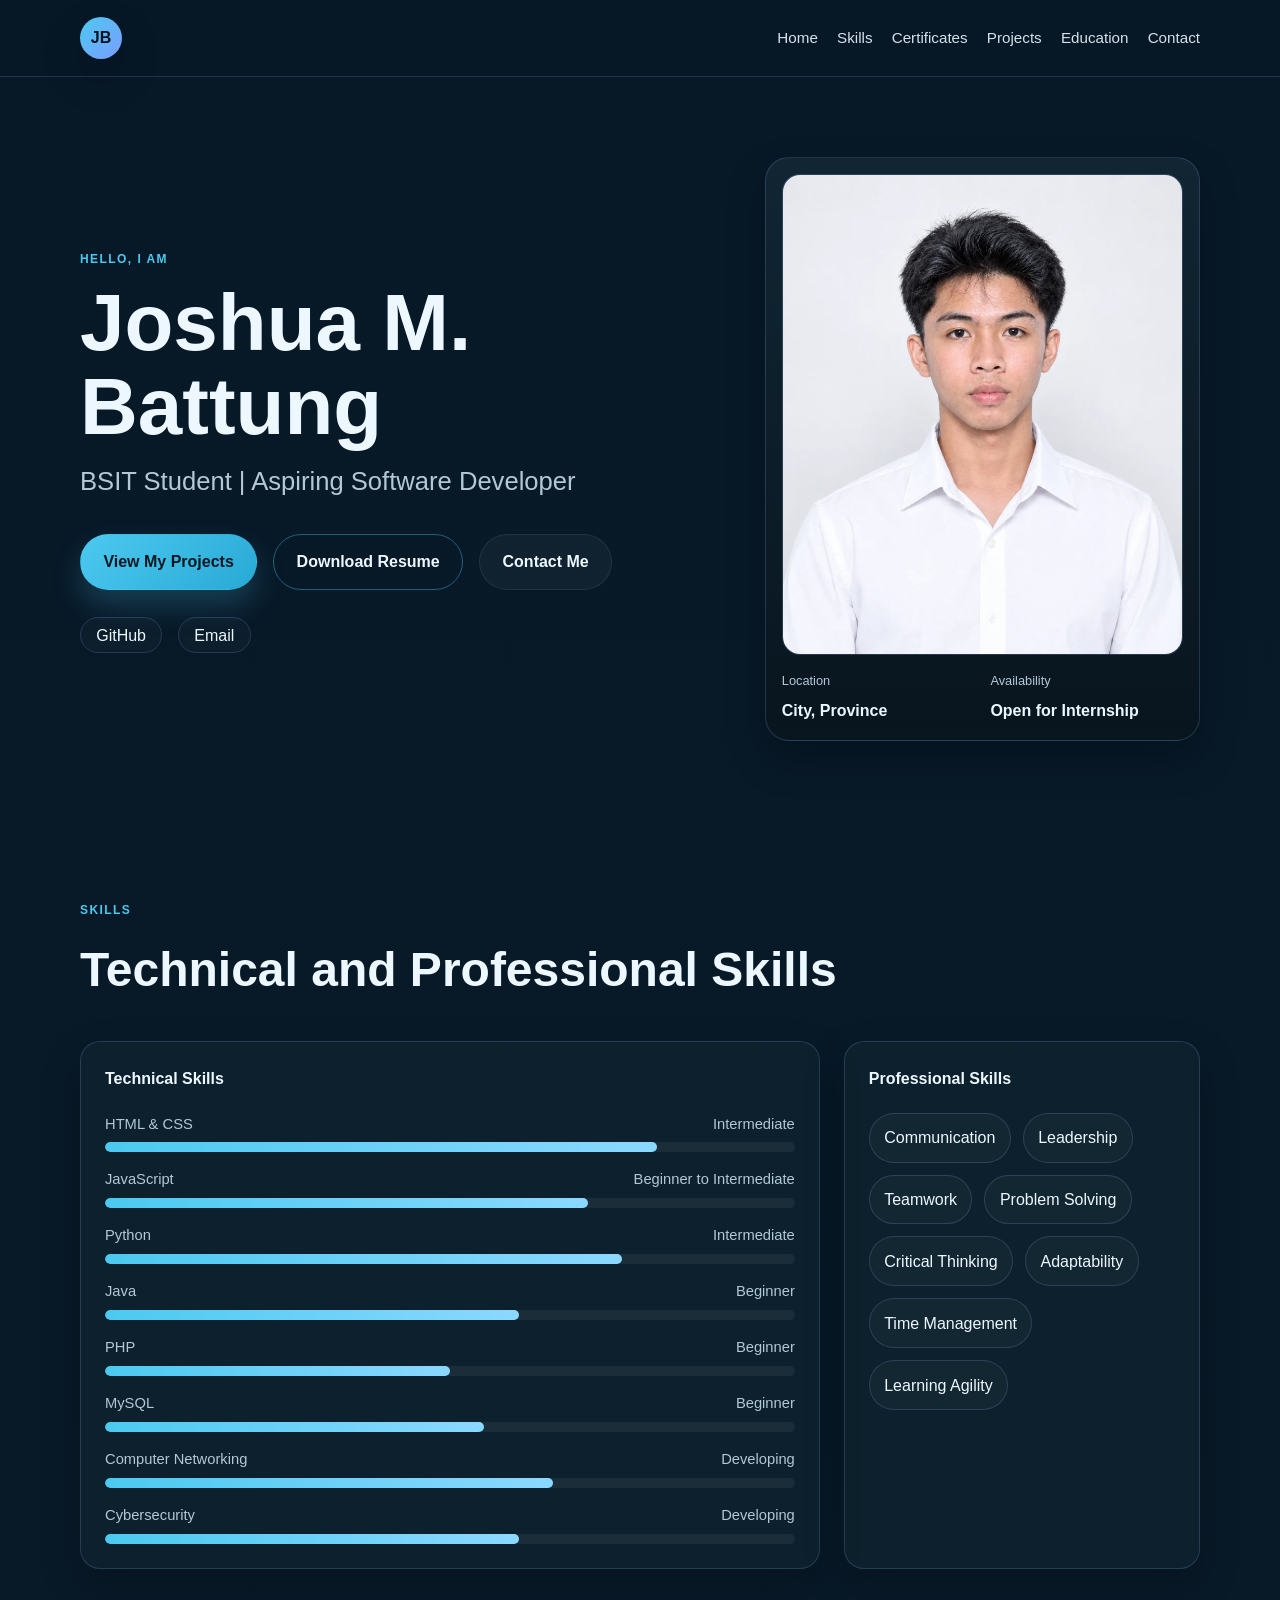
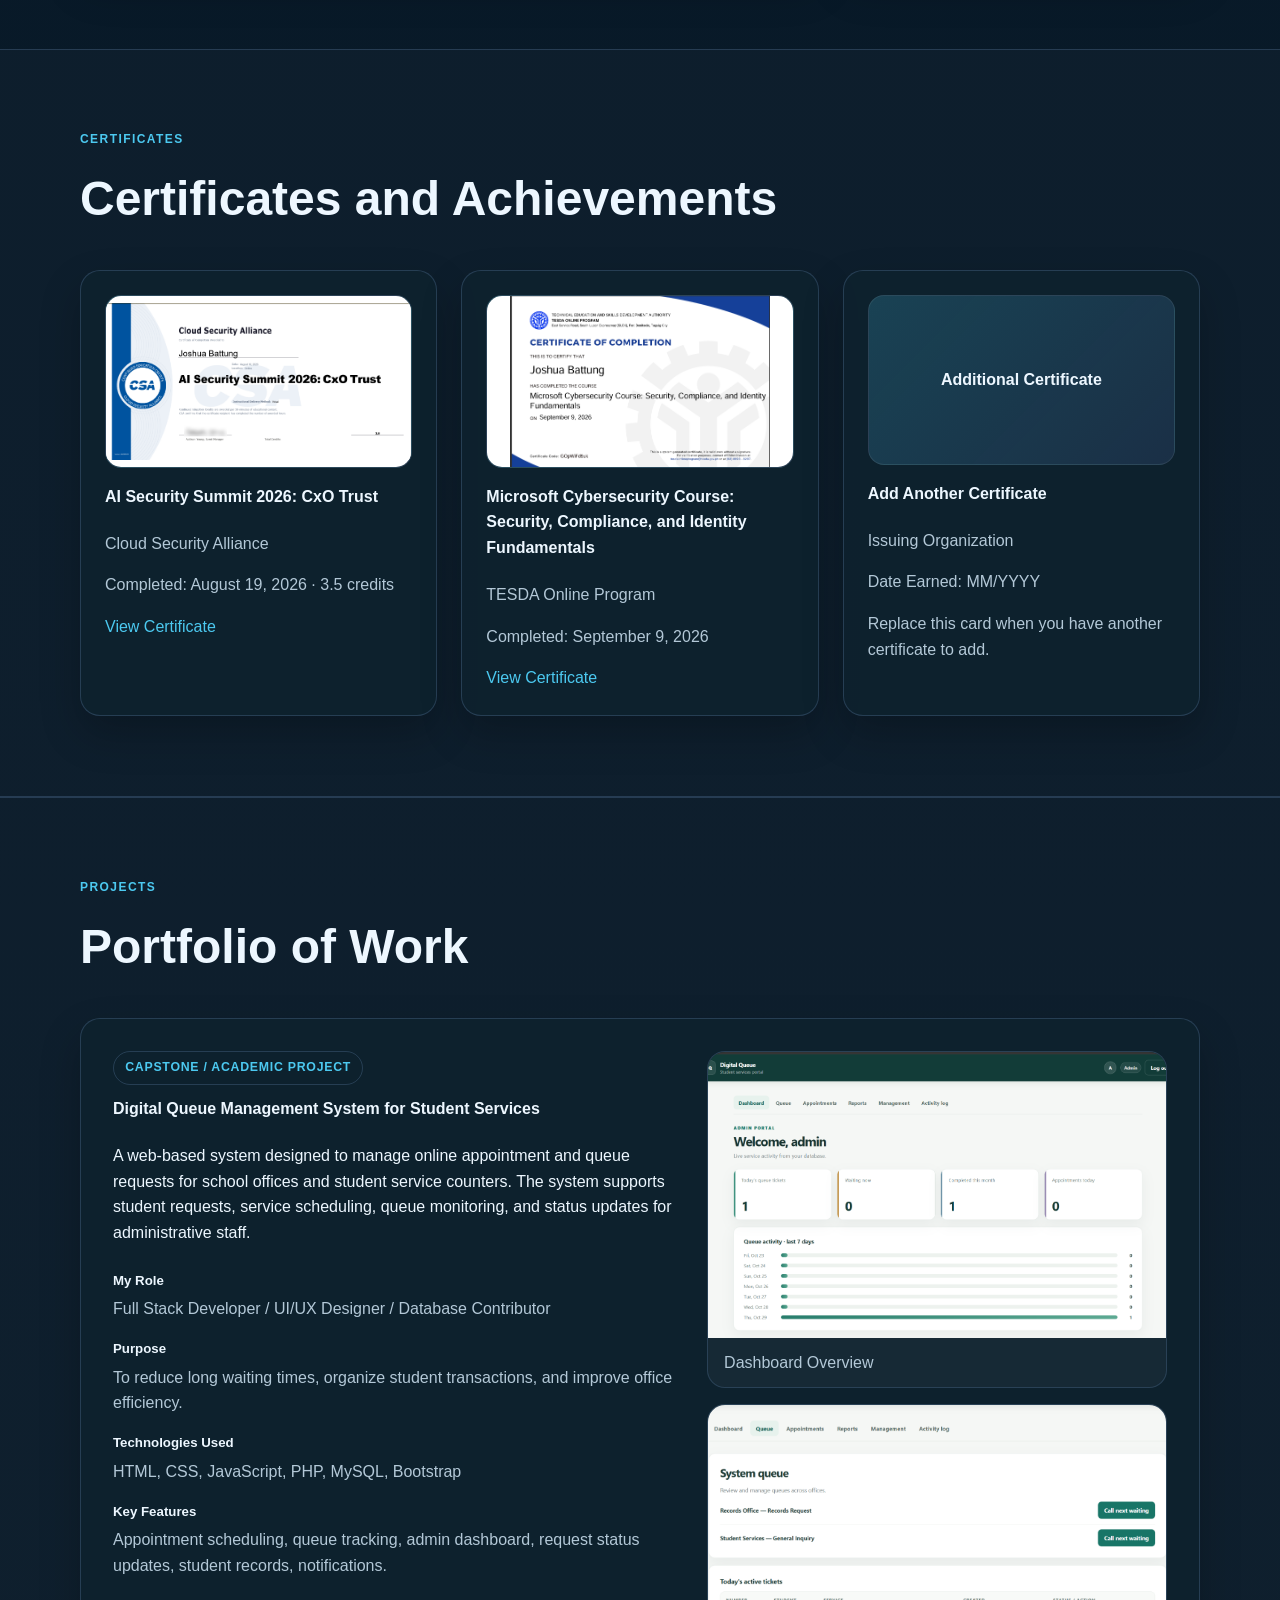
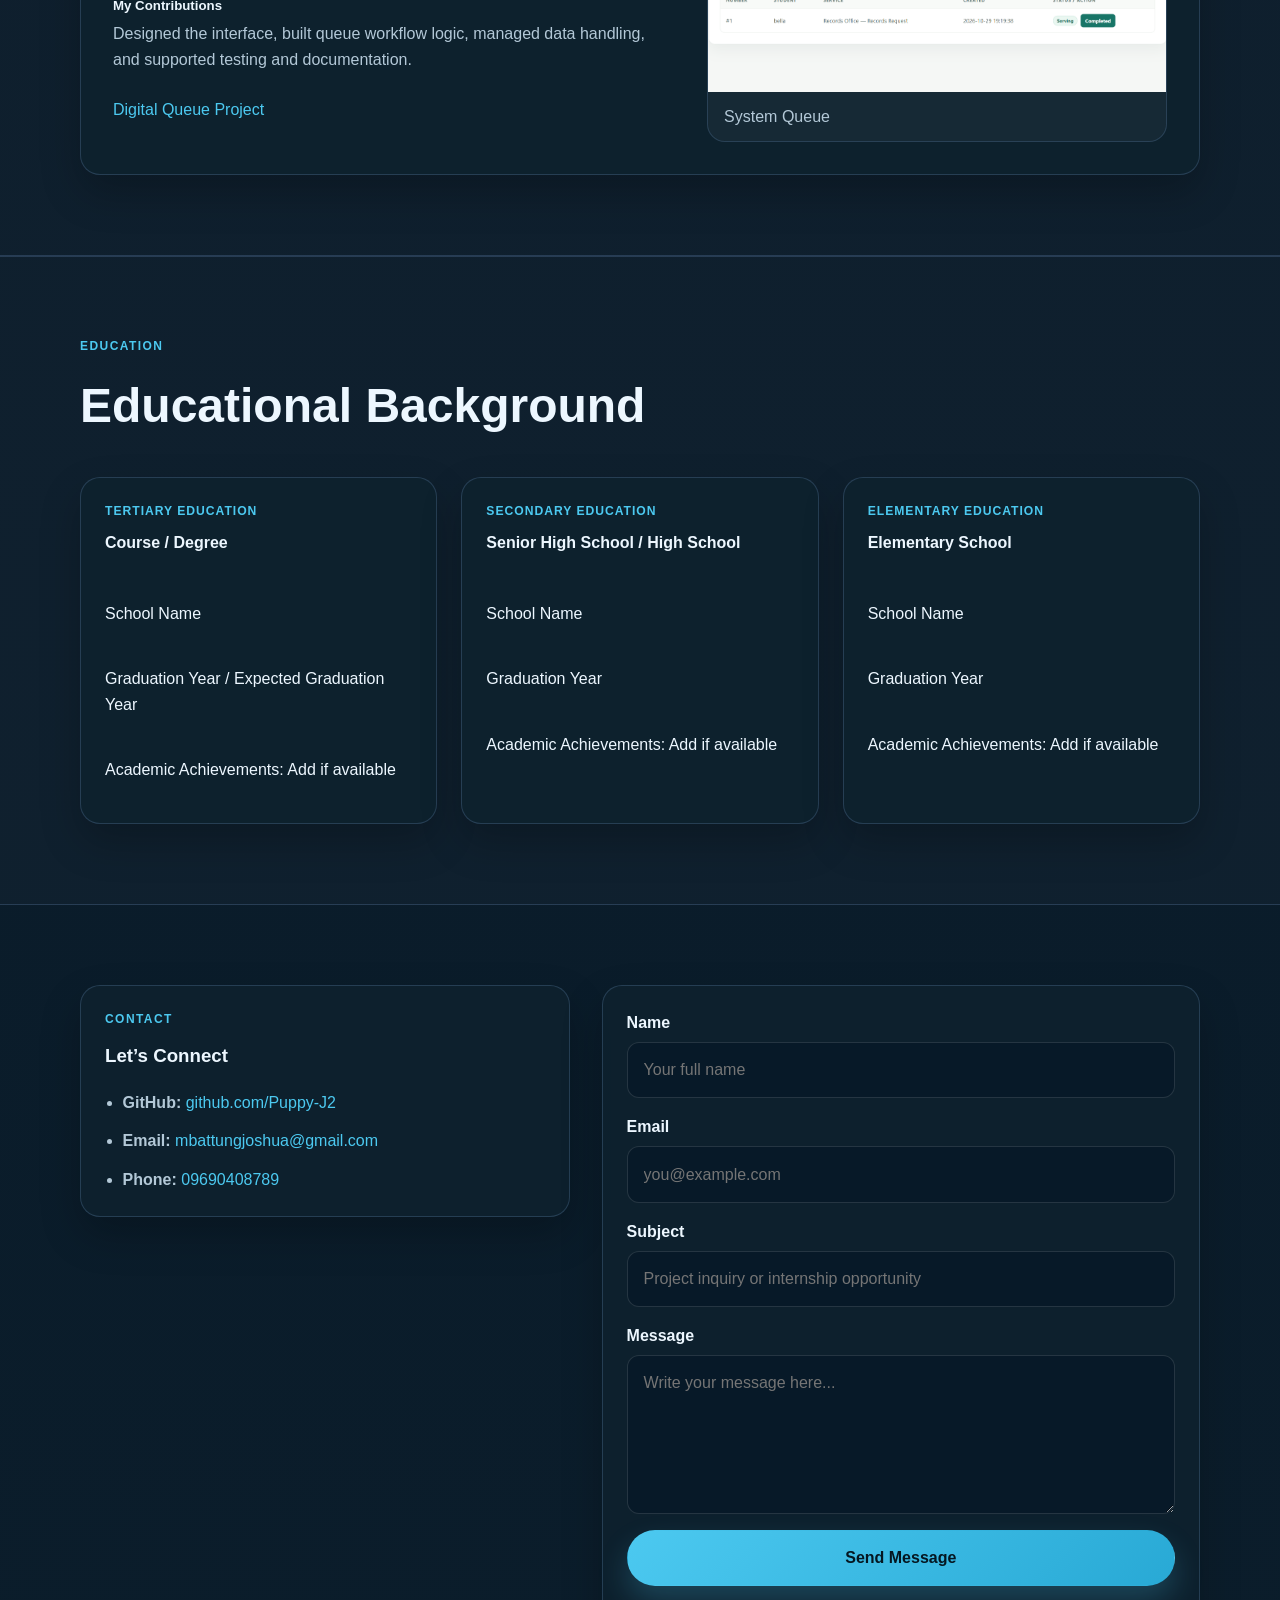
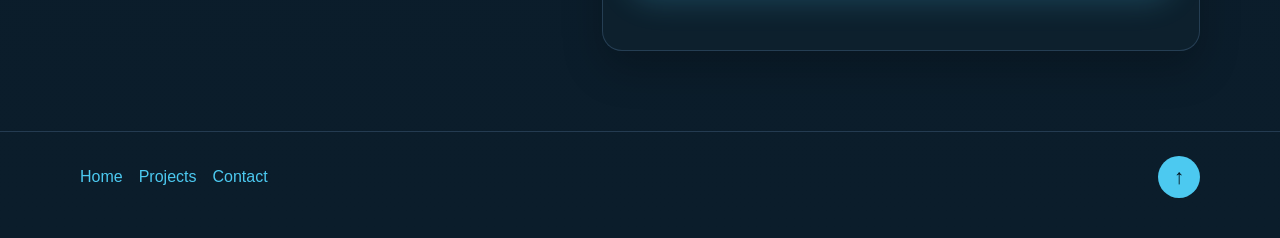
==== commit 1ebc4606: "Update contact email address" ====
--- a/index.html
+++ b/index.html
@@ -55,7 +55,7 @@
             </div>
             <ul class="social-links" aria-label="Social media profiles">
               <li><a href="https://github.com/Puppy-J2" target="_blank" rel="noreferrer" aria-label="GitHub Profile">GitHub</a></li>
-              <li><a href="mailto:mjoshuabattung@gmail.com" aria-label="Email address">Email</a></li>
+              <li><a href="mailto:mbattungjoshua@gmail.com" aria-label="Email address">Email</a></li>
             </ul>
           </div>
 
@@ -292,7 +292,7 @@
             <h3>Let’s Connect</h3>
             <ul class="contact-list">
               <li><strong>GitHub:</strong> <a href="https://github.com/Puppy-J2" target="_blank" rel="noreferrer">github.com/Puppy-J2</a></li>
-              <li><strong>Email:</strong> <a href="mailto:mjoshuabattung@gmail.com">mjoshuabattung@gmail.com</a></li>
+              <li><strong>Email:</strong> <a href="mailto:mbattungjoshua@gmail.com">mbattungjoshua@gmail.com</a></li>
               <li><strong>Phone:</strong> <a href="tel:09690408789">09690408789</a></li>
             </ul>
           </div>
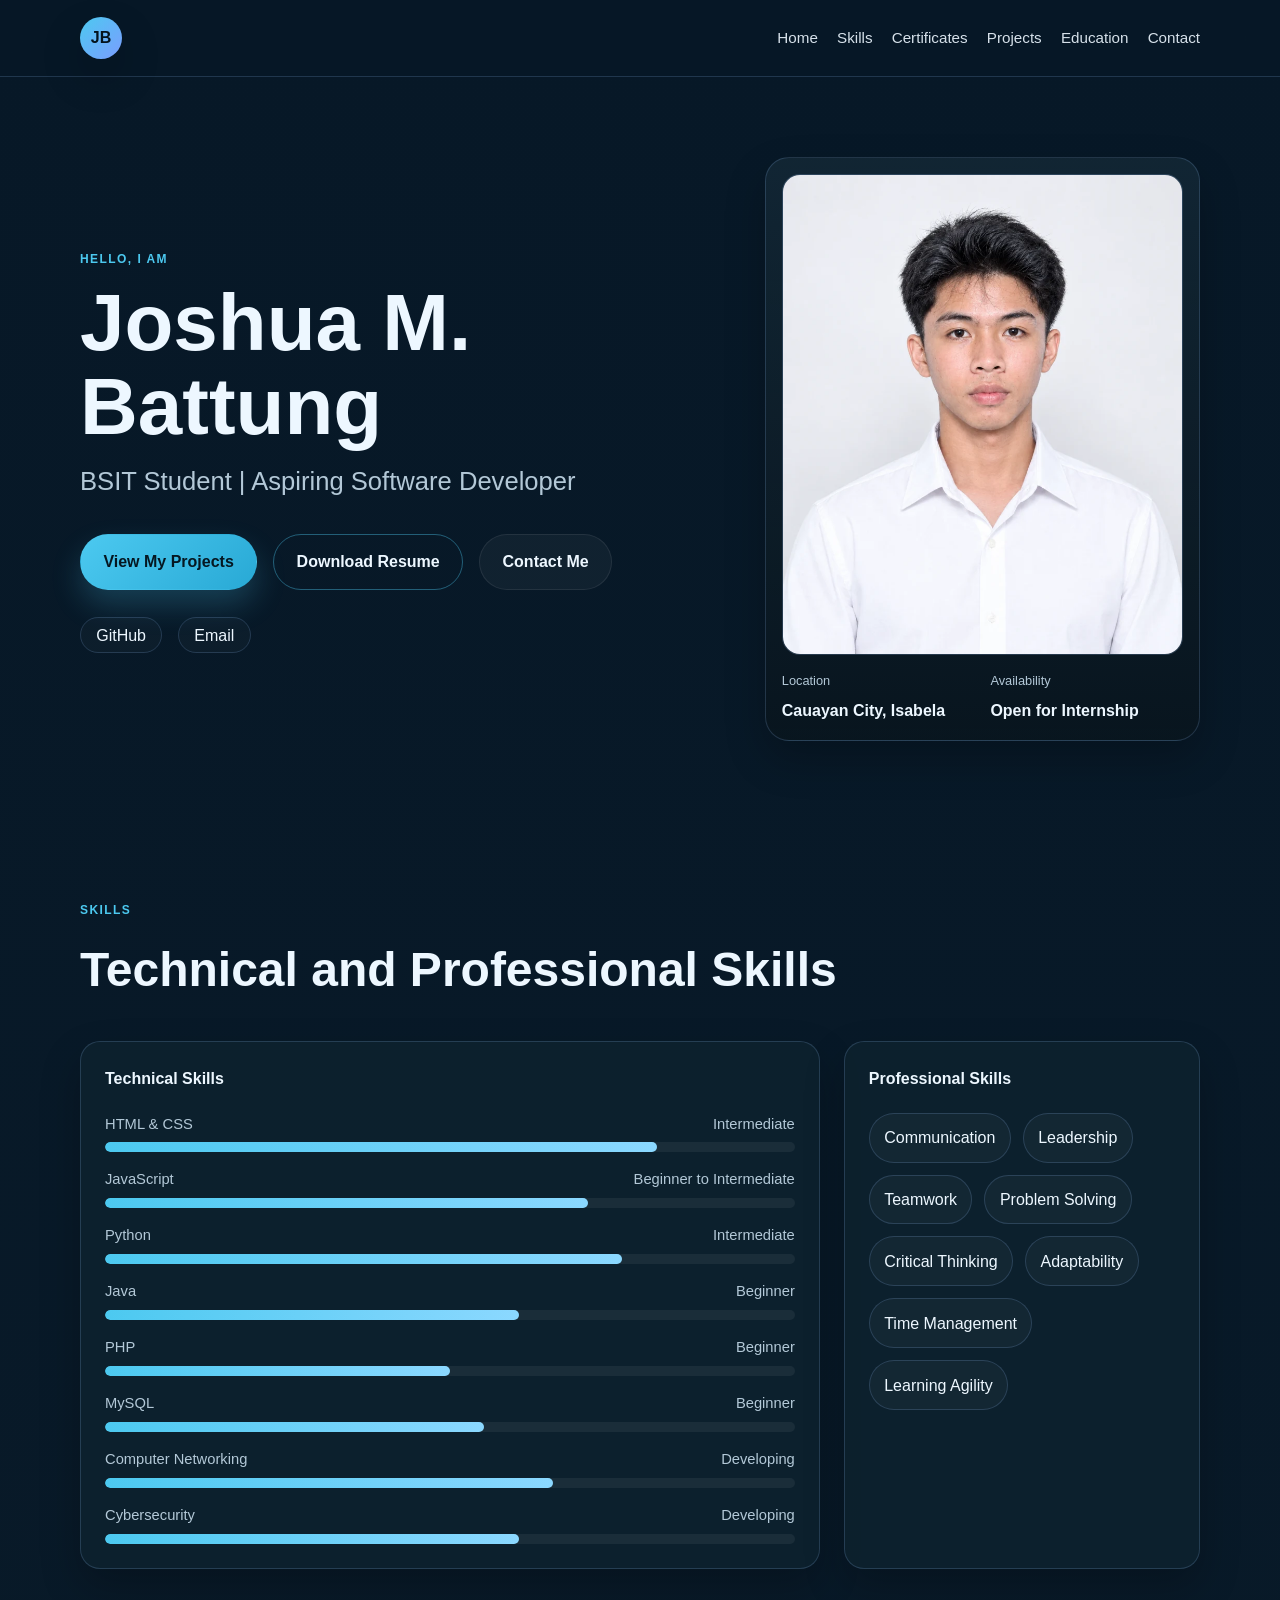
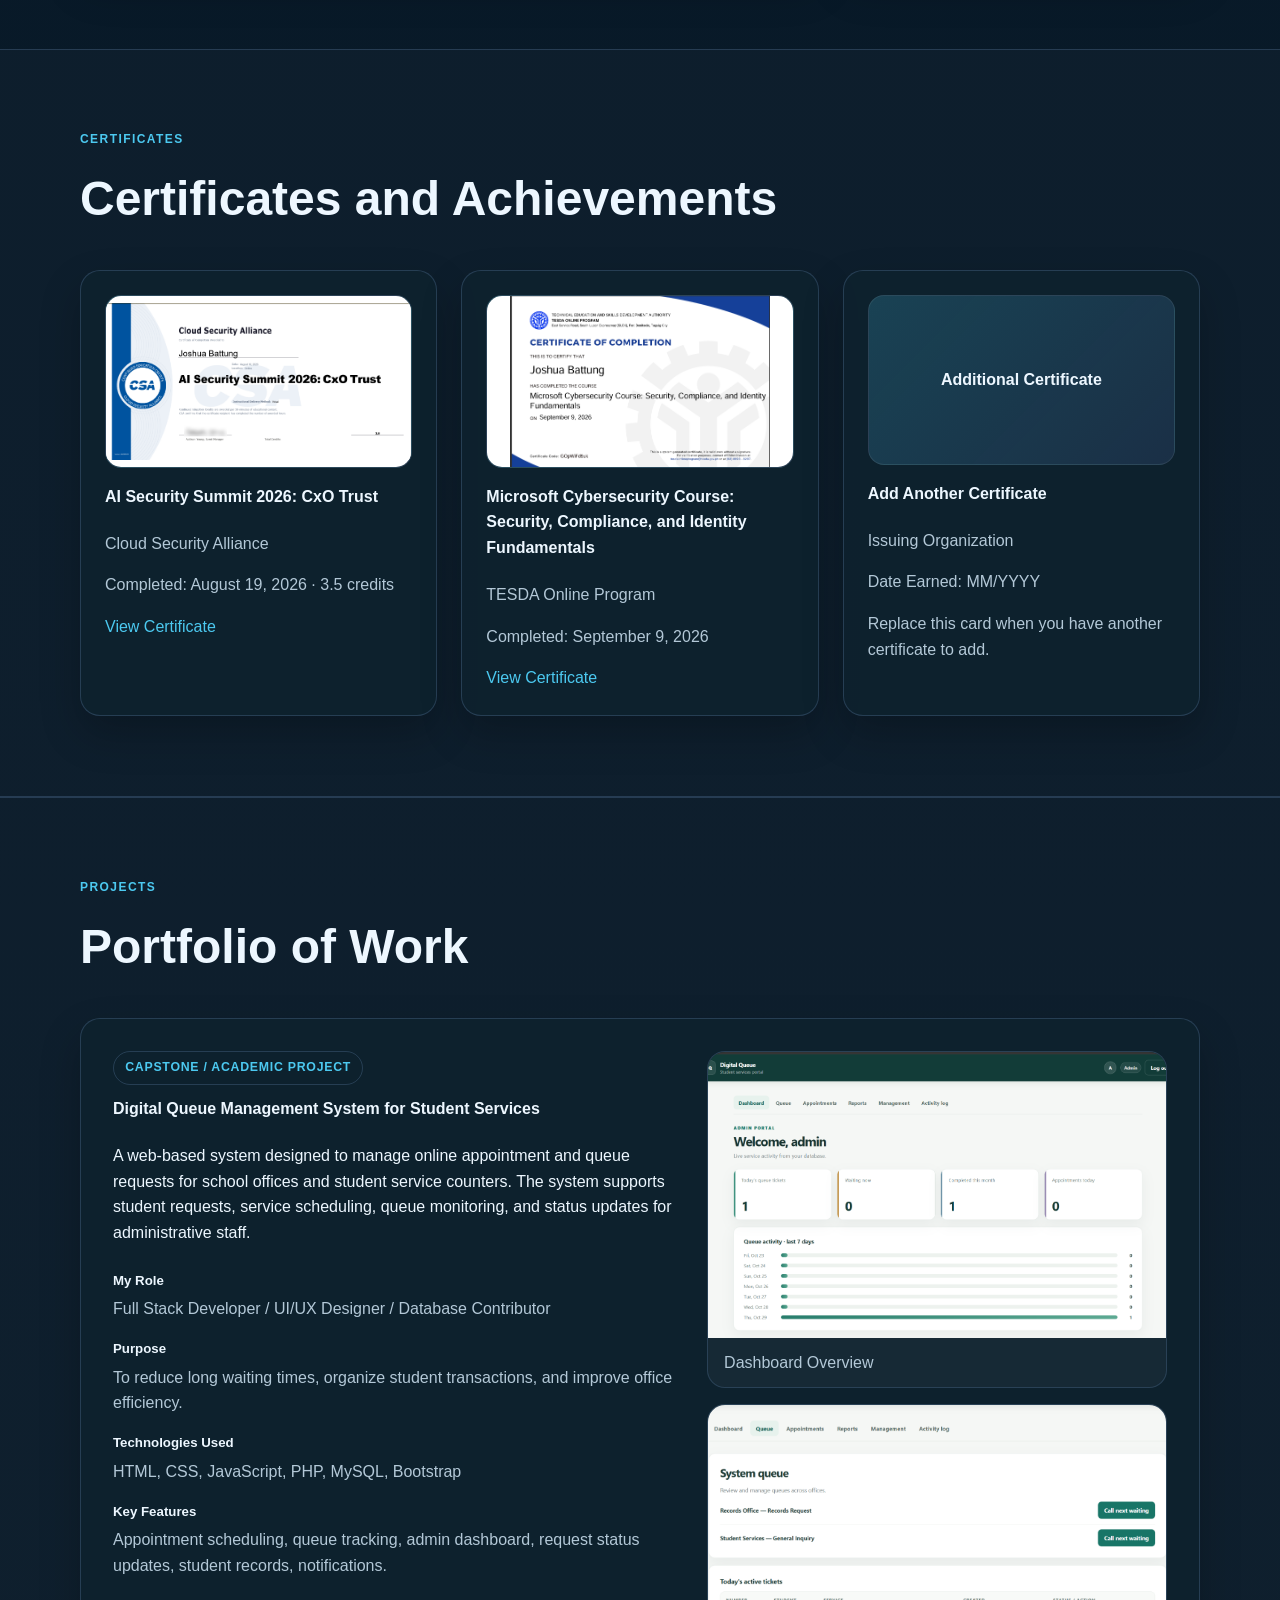
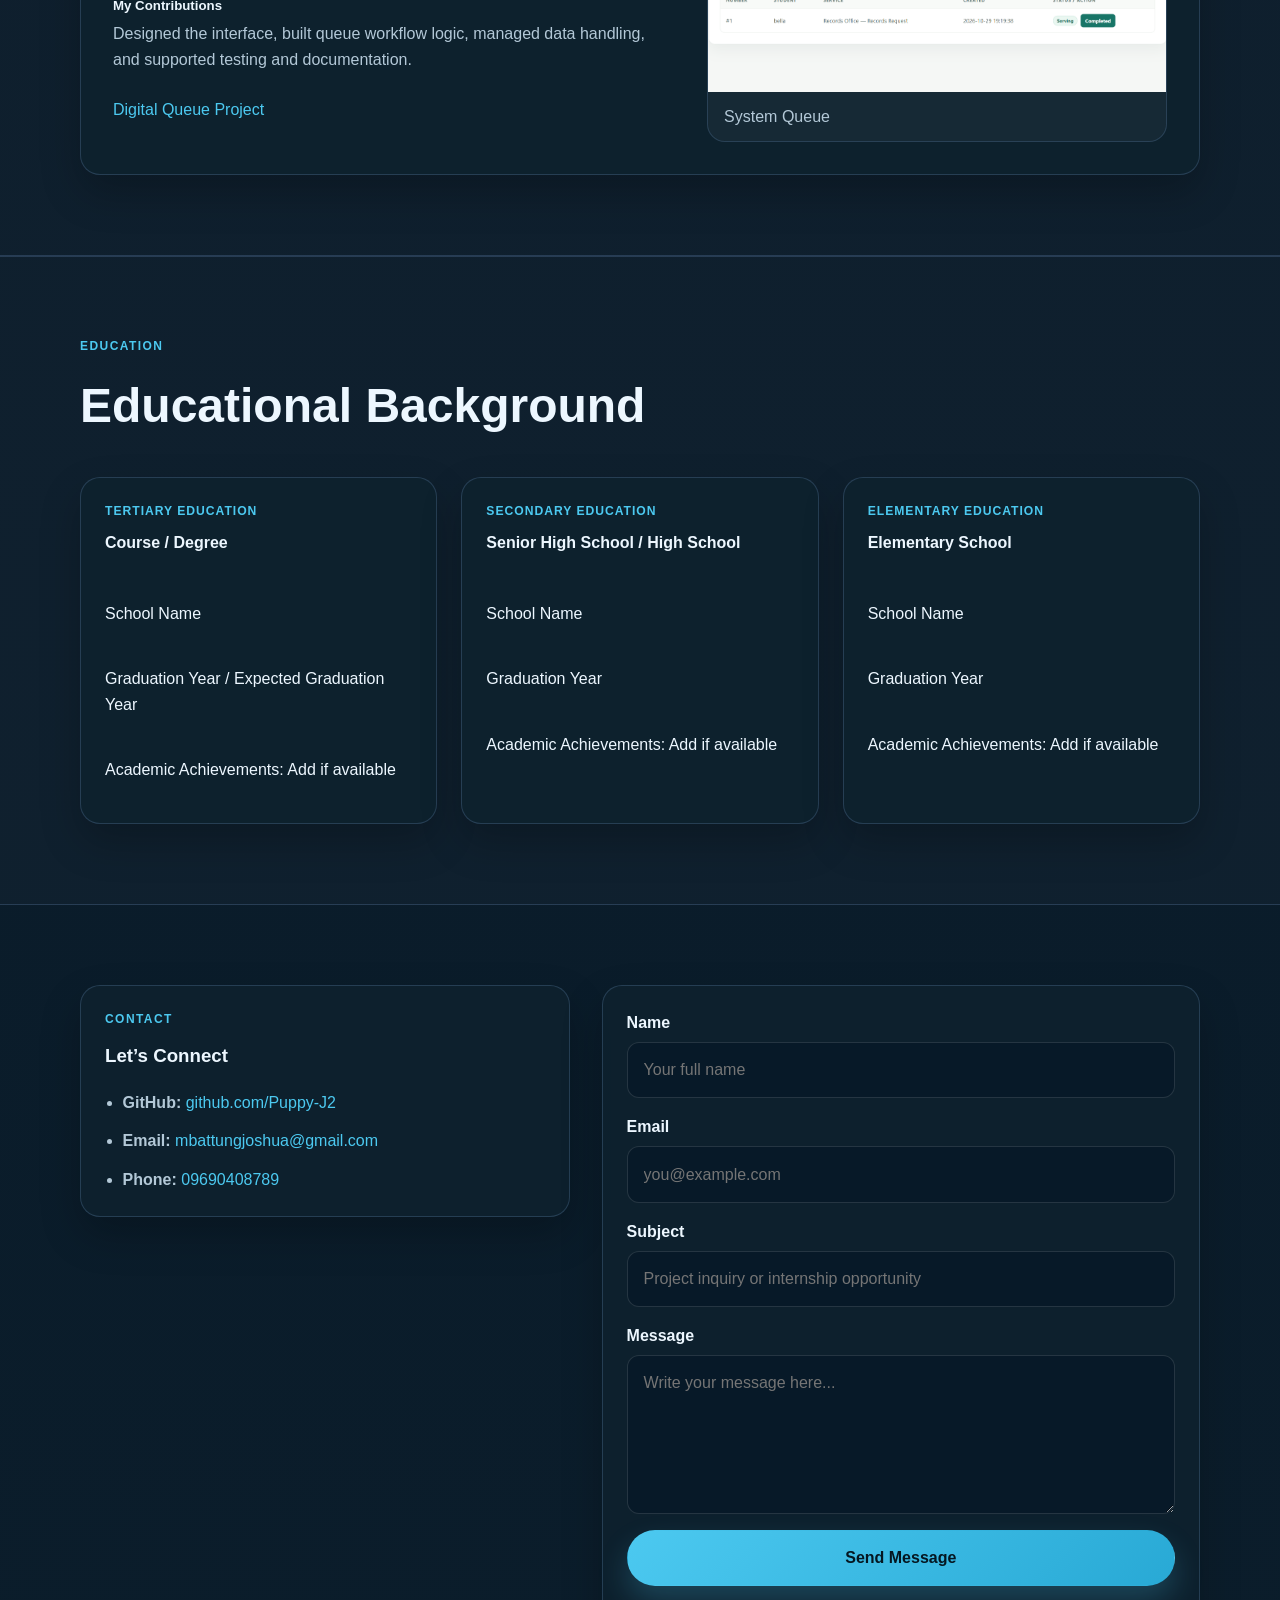
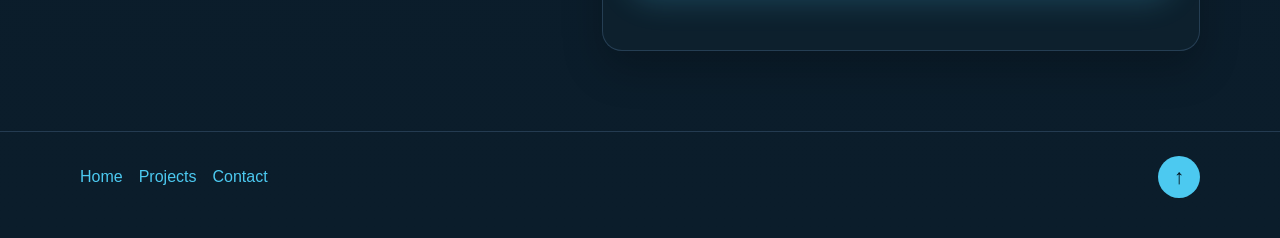
==== commit fc1a76a2: "Update profile location" ====
--- a/index.html
+++ b/index.html
@@ -69,7 +69,7 @@
             <div class="profile-meta">
               <div>
                 <span class="label">Location</span>
-                <strong>City, Province</strong>
+                <strong>Cauayan City, Isabela</strong>
               </div>
               <div>
                 <span class="label">Availability</span>
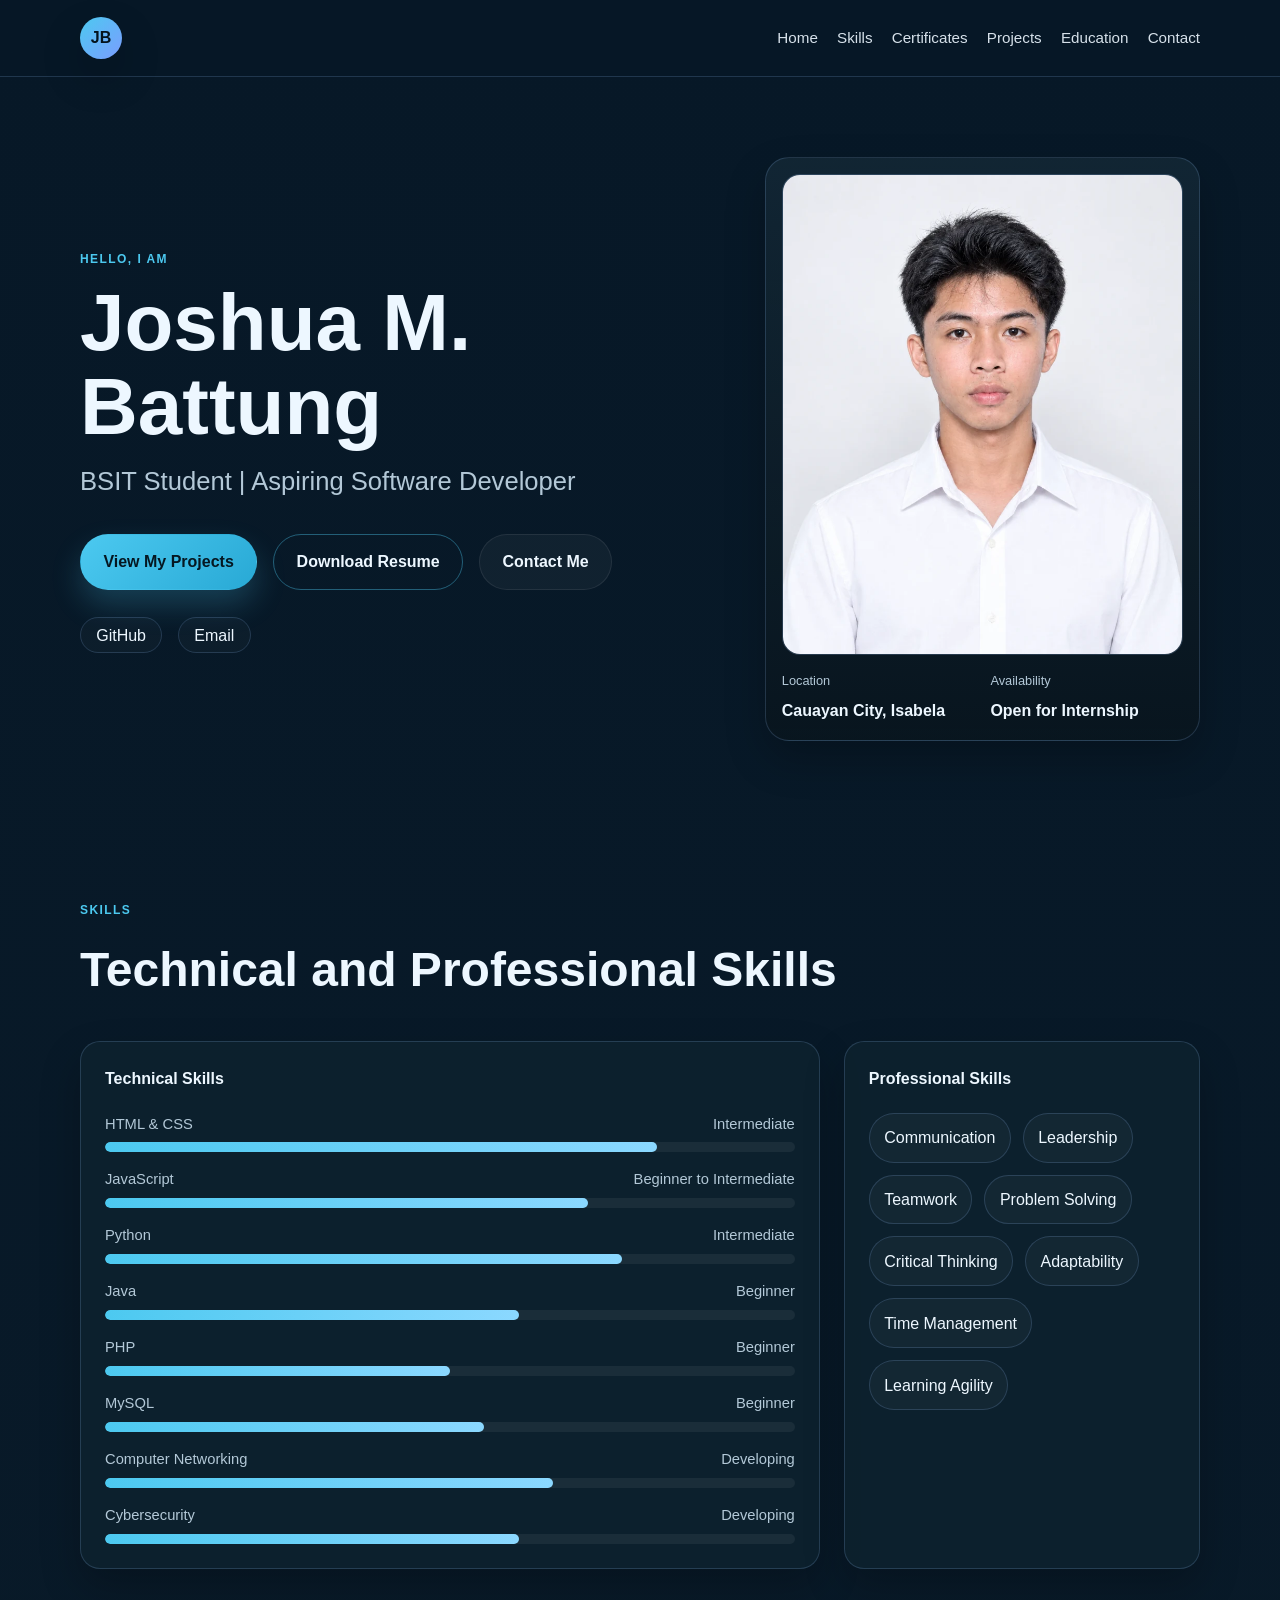
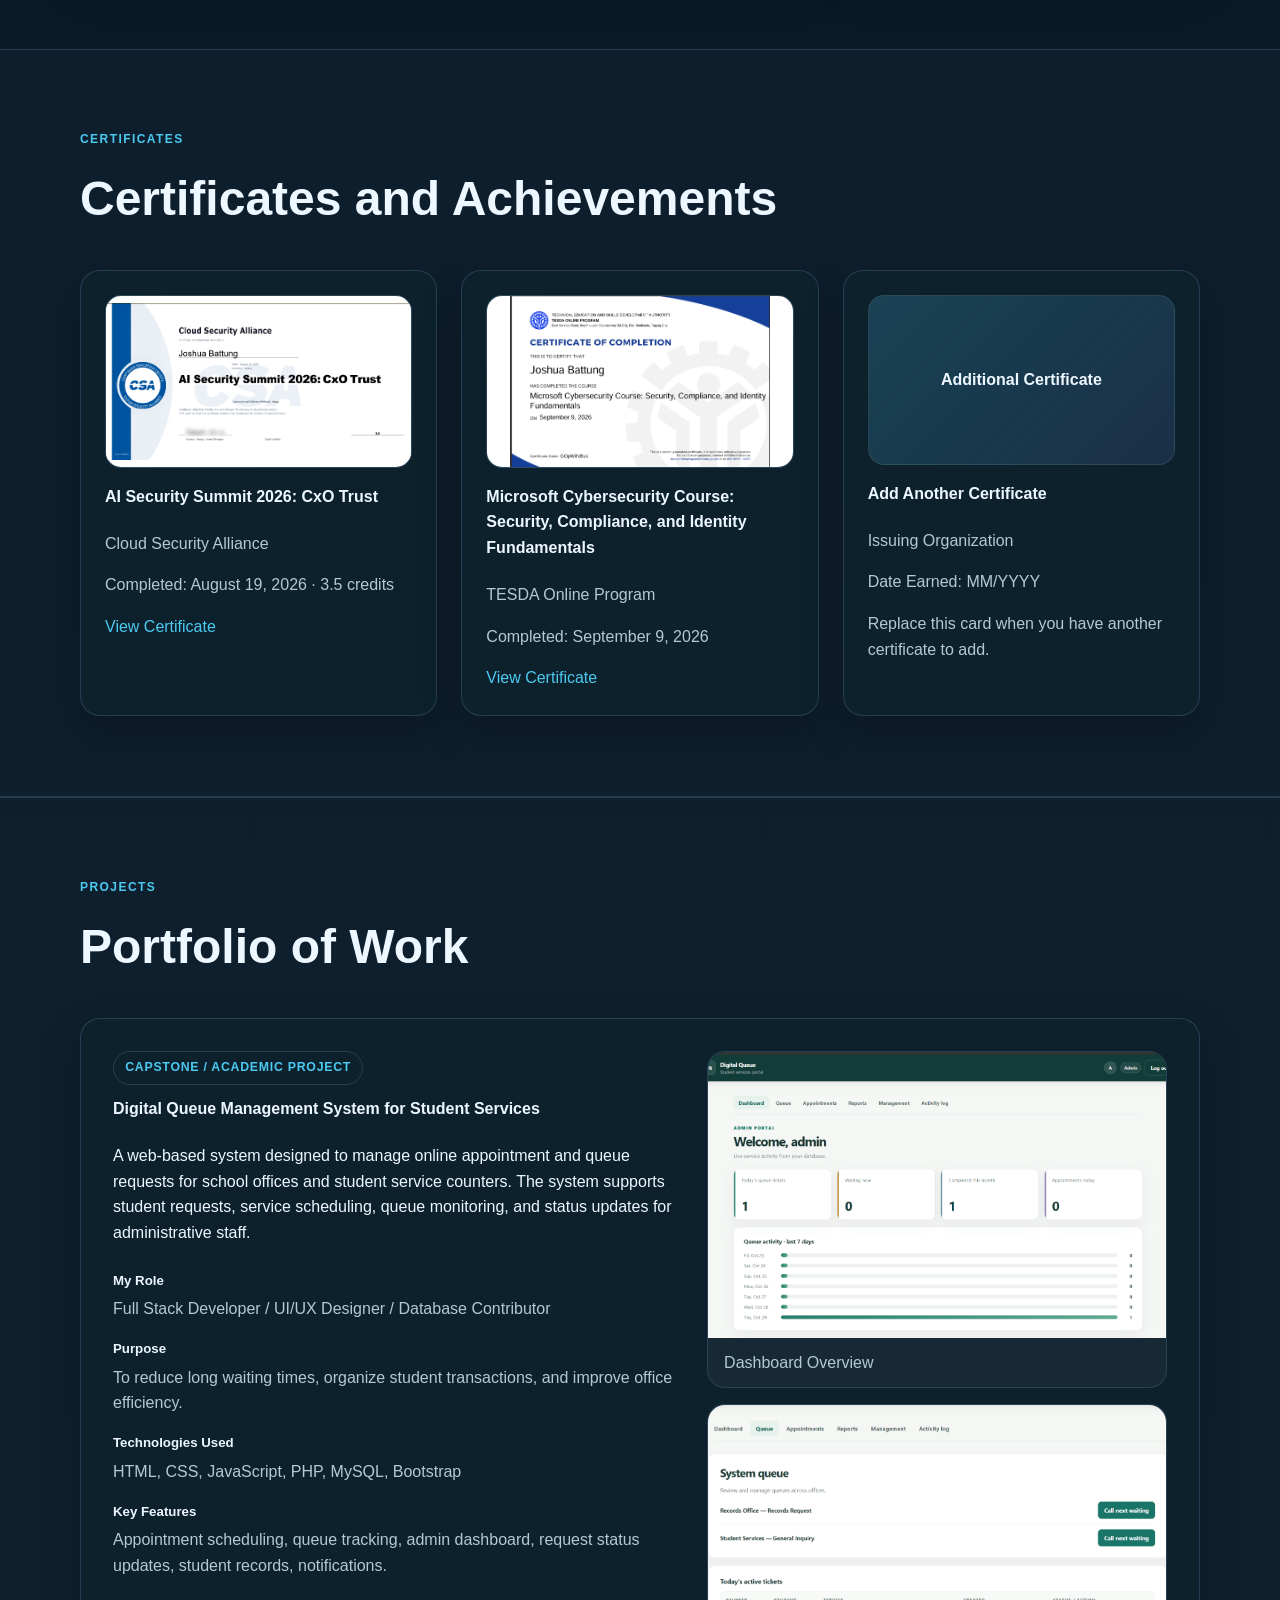
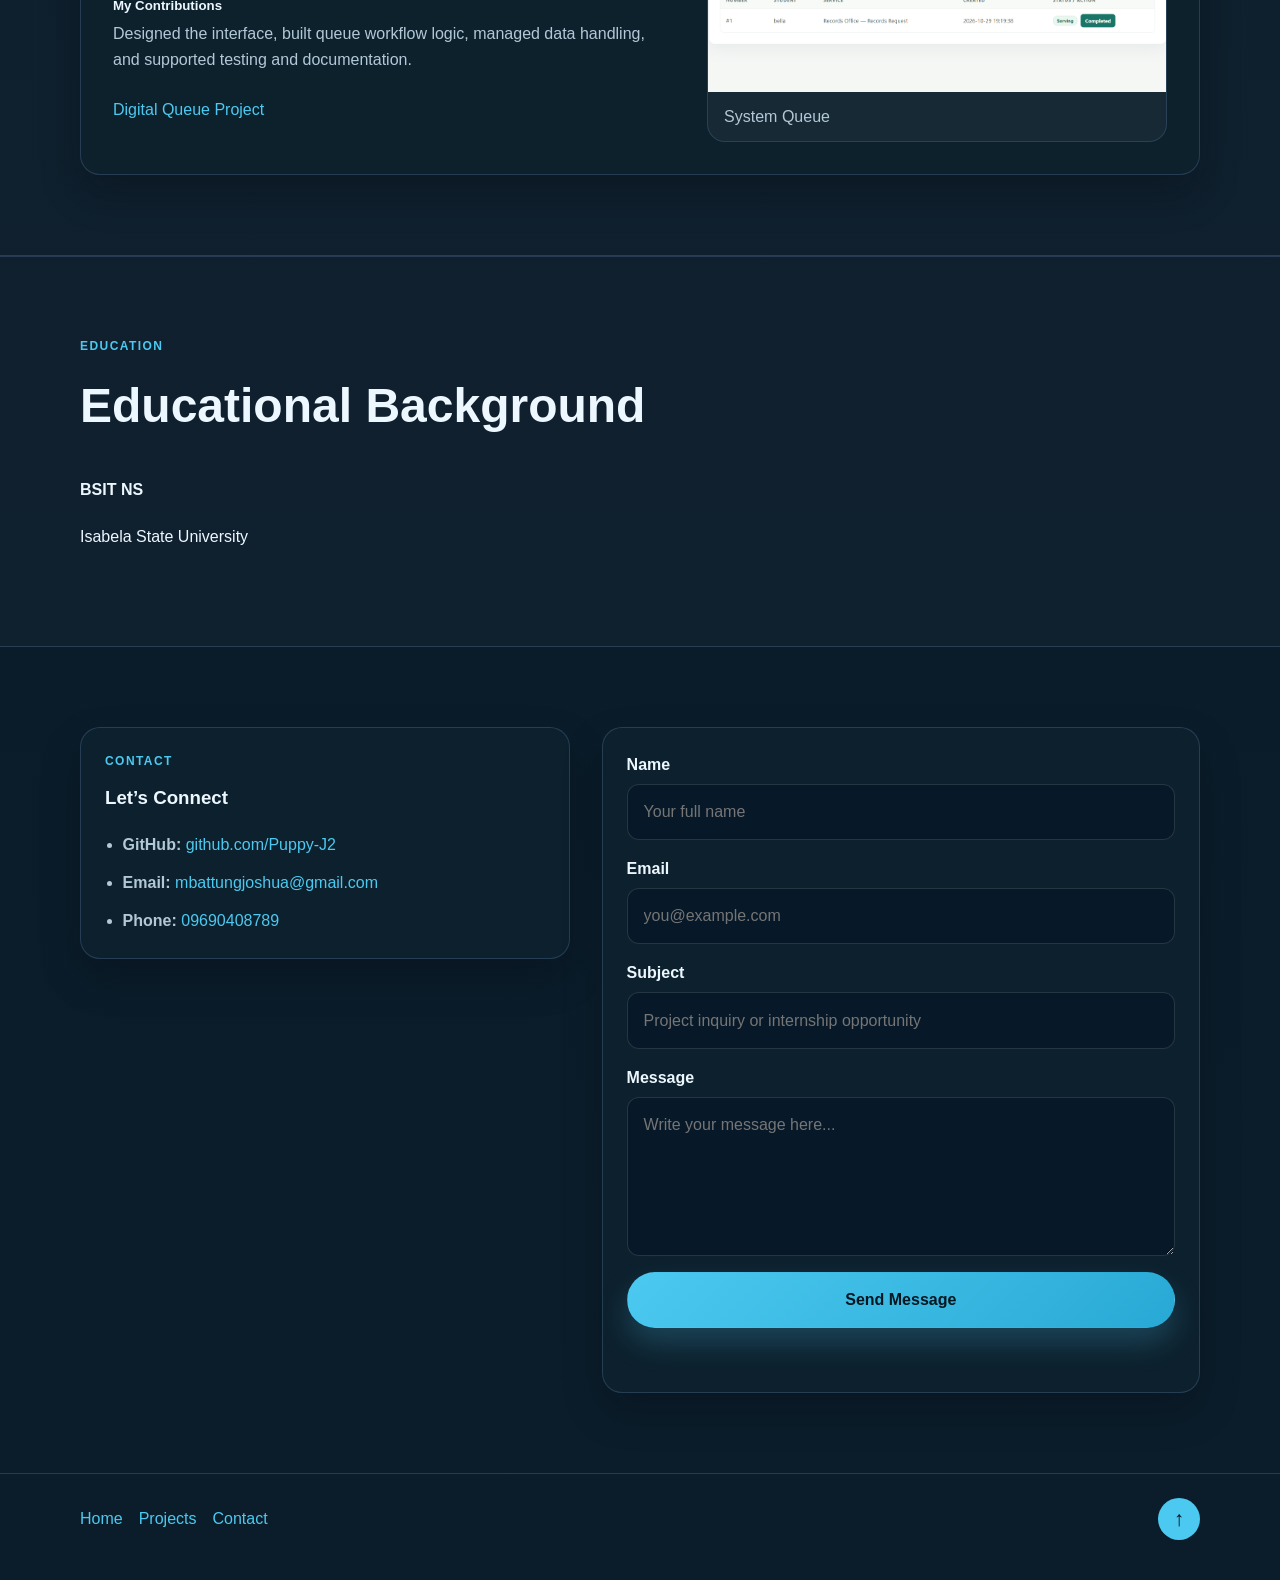
==== commit 6ce90581: "Update education details" ====
--- a/index.html
+++ b/index.html
@@ -259,28 +259,9 @@
             <h3>Educational Background</h3>
           </div>
 
-          <div class="education-grid reveal">
-            <article class="education-card">
-              <span class="education-level">Tertiary Education</span>
-              <h4>Course / Degree</h4>
-              <p>School Name</p>
-              <p>Graduation Year / Expected Graduation Year</p>
-              <p>Academic Achievements: Add if available</p>
-            </article>
-            <article class="education-card">
-              <span class="education-level">Secondary Education</span>
-              <h4>Senior High School / High School</h4>
-              <p>School Name</p>
-              <p>Graduation Year</p>
-              <p>Academic Achievements: Add if available</p>
-            </article>
-            <article class="education-card">
-              <span class="education-level">Elementary Education</span>
-              <h4>Elementary School</h4>
-              <p>School Name</p>
-              <p>Graduation Year</p>
-              <p>Academic Achievements: Add if available</p>
-            </article>
+          <div class="education-entry reveal">
+            <h4>BSIT NS</h4>
+            <p>Isabela State University</p>
           </div>
         </div>
       </section>
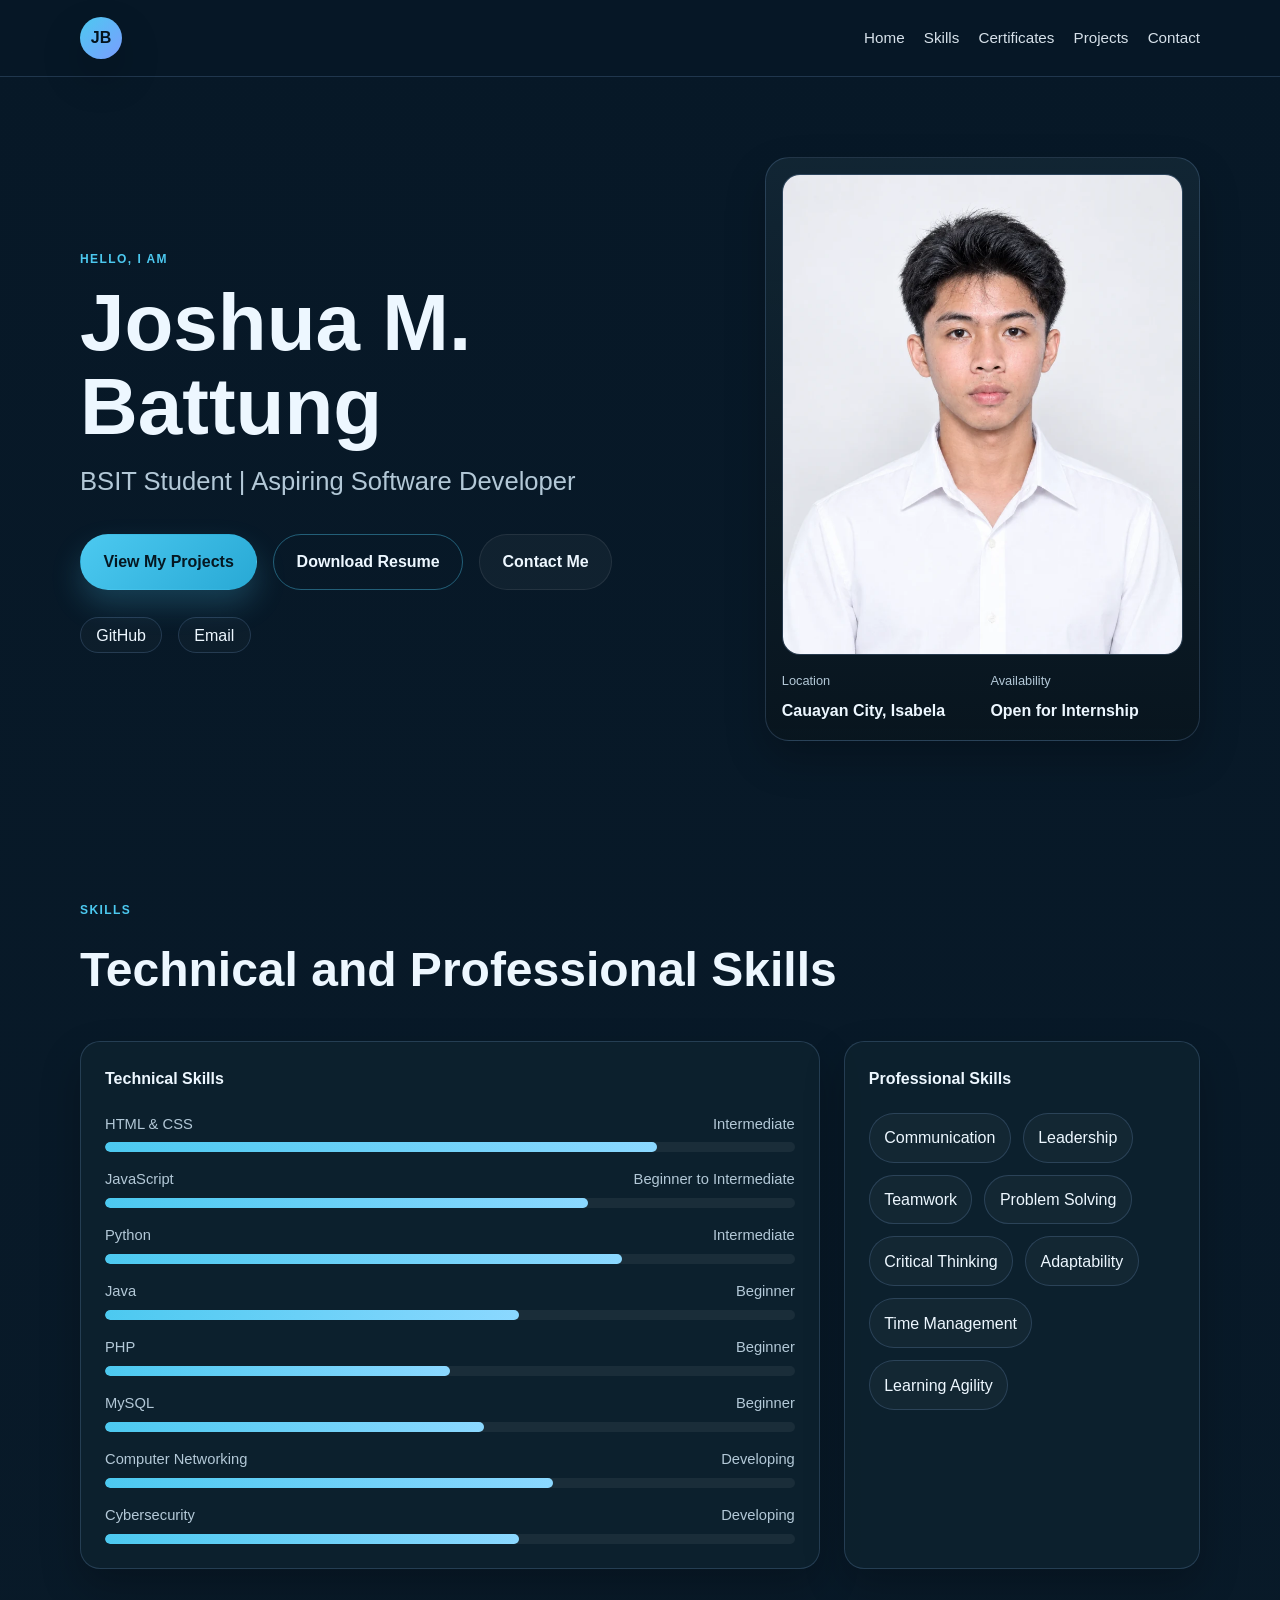
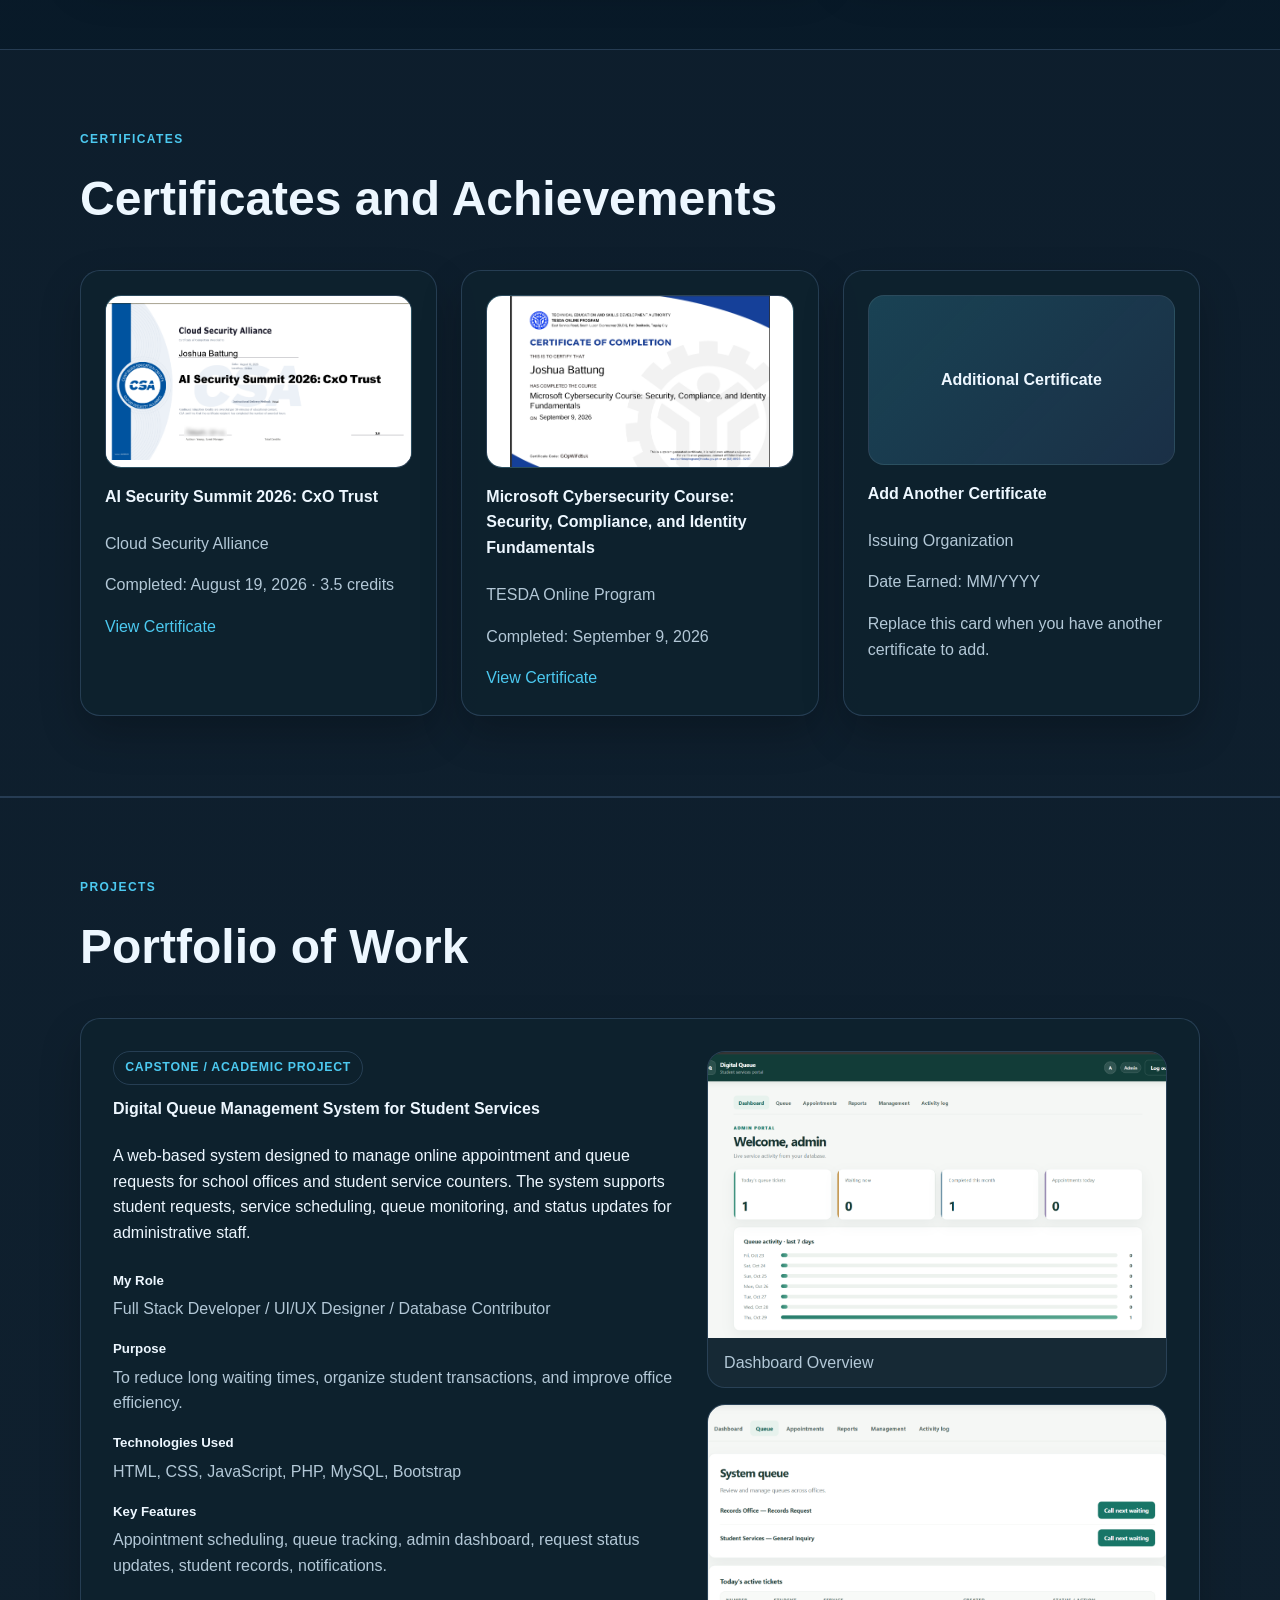
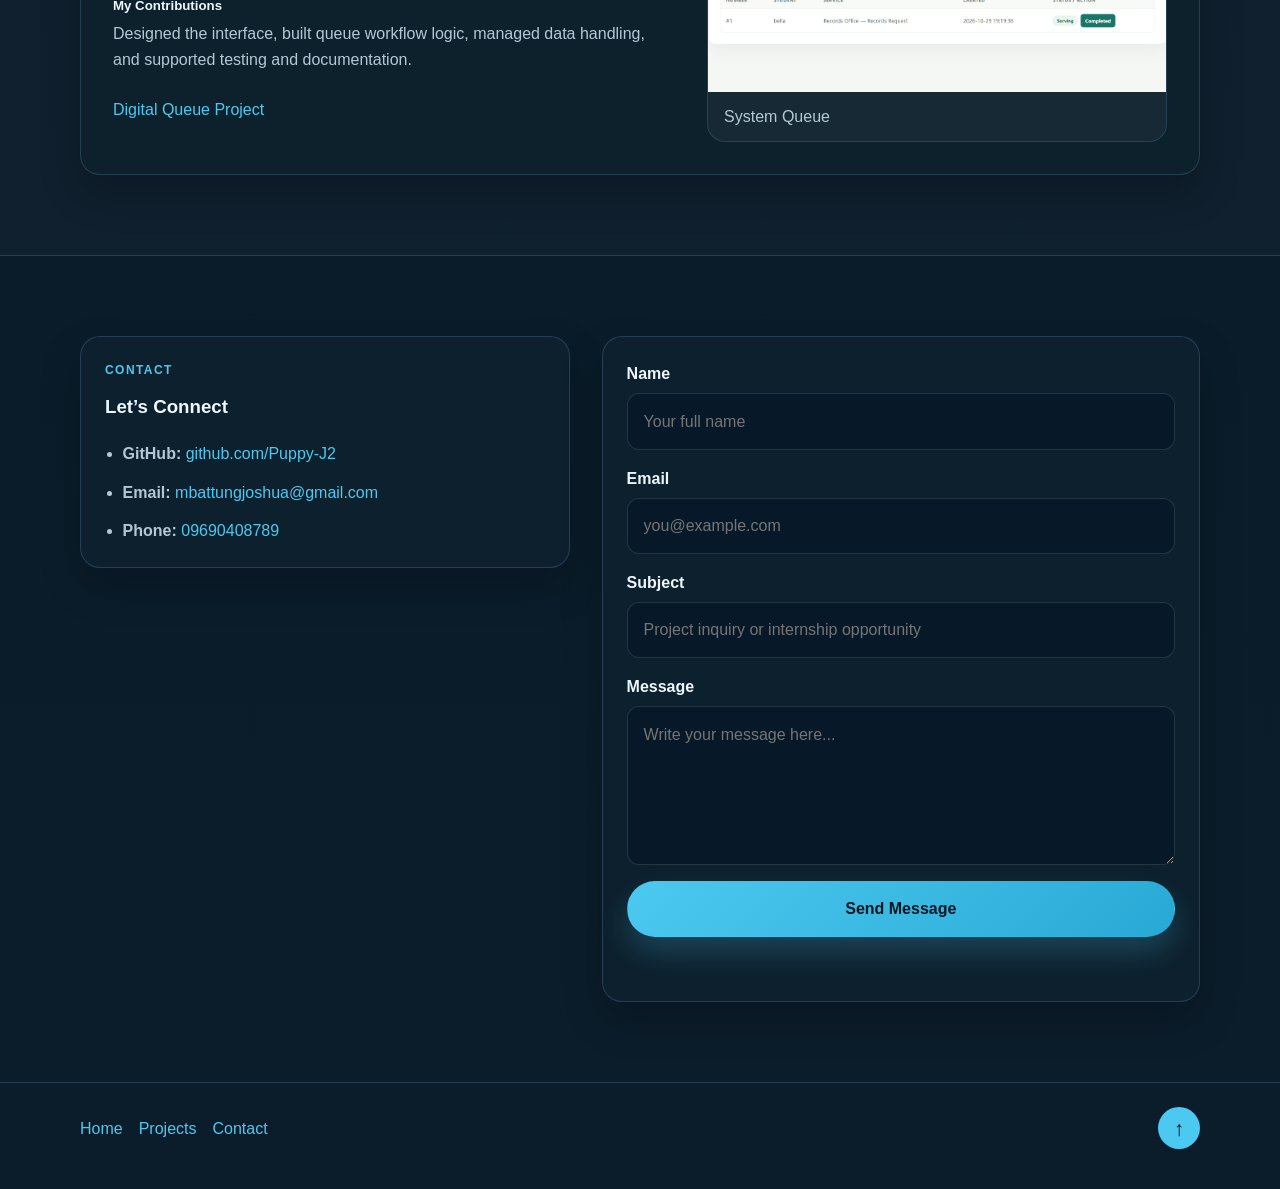
==== commit a82958c5: "Remove education section" ====
--- a/index.html
+++ b/index.html
@@ -5,7 +5,7 @@
     <meta name="viewport" content="width=device-width, initial-scale=1.0" />
     <meta
       name="description"
-      content="Personal resume and portfolio website with profile, skills, projects, education, and contact information."
+      content="Personal resume and portfolio website with profile, skills, projects, certifications, and contact information."
     />
     <meta
       name="keywords"
@@ -35,7 +35,6 @@
           <a href="#skills">Skills</a>
           <a href="#certificates">Certificates</a>
           <a href="#projects">Projects</a>
-          <a href="#education">Education</a>
           <a href="#contact">Contact</a>
         </div>
       </nav>
@@ -252,20 +251,6 @@
         </div>
       </section>
 
-      <section id="education" class="section alt-section">
-        <div class="container">
-          <div class="section-heading reveal">
-            <p class="eyebrow">Education</p>
-            <h3>Educational Background</h3>
-          </div>
-
-          <div class="education-entry reveal">
-            <h4>BSIT NS</h4>
-            <p>Isabela State University</p>
-          </div>
-        </div>
-      </section>
-
       <section id="contact" class="section contact-section">
         <div class="container contact-grid reveal">
           <div class="contact-info">
--- a/css/style.css
+++ b/css/style.css
@@ -268,8 +268,7 @@
 
 .profile-layout,
 .card-grid,
-.skills-grid,
-.education-grid {
+.skills-grid {
   display: grid;
   gap: 1.5rem;
 }
@@ -281,7 +280,6 @@
 .profile-card,
 .skill-panel,
 .certificate-card,
-.education-card,
 .project-card,
 .contact-info,
 #contact-form {
@@ -294,7 +292,6 @@
 .profile-card,
 .skill-panel,
 .certificate-card,
-.education-card,
 .contact-info,
 #contact-form {
   padding: 1.5rem;
@@ -303,7 +300,6 @@
 .profile-card h4,
 .skill-panel h4,
 .certificate-card h4,
-.education-card h4,
 .project-header h4,
 .contact-info h3 {
   margin-top: 0;
@@ -554,22 +550,19 @@
   color: var(--muted);
 }
 
-.education-grid {
-  grid-template-columns: repeat(3, minmax(0, 1fr));
-}
-
-.education-card {
+.education-entry {
   display: flex;
   flex-direction: column;
-  gap: 0.5rem;
-}
-
-.education-level {
-  color: var(--primary);
-  font-weight: 700;
-  text-transform: uppercase;
-  letter-spacing: 0.08em;
-  font-size: 0.76rem;
+  gap: 0.25rem;
+}
+
+.education-entry h4,
+.education-entry p {
+  margin: 0;
+}
+
+.education-entry p {
+  color: var(--muted);
 }
 
 .contact-grid {
@@ -740,8 +733,7 @@
   .project-card,
   .contact-grid,
   .profile-layout,
-  .card-grid,
-  .education-grid {
+  .card-grid {
     grid-template-columns: 1fr;
   }
 
@@ -782,7 +774,6 @@
   .profile-card,
   .skill-panel,
   .certificate-card,
-  .education-card,
   .project-card,
   .timeline-content,
   #contact-form,
@@ -795,8 +786,7 @@
 
   .eyebrow,
   .timeline-tag,
-  .project-type,
-  .education-level {
+  .project-type {
     color: #1b3f5a;
   }
 
